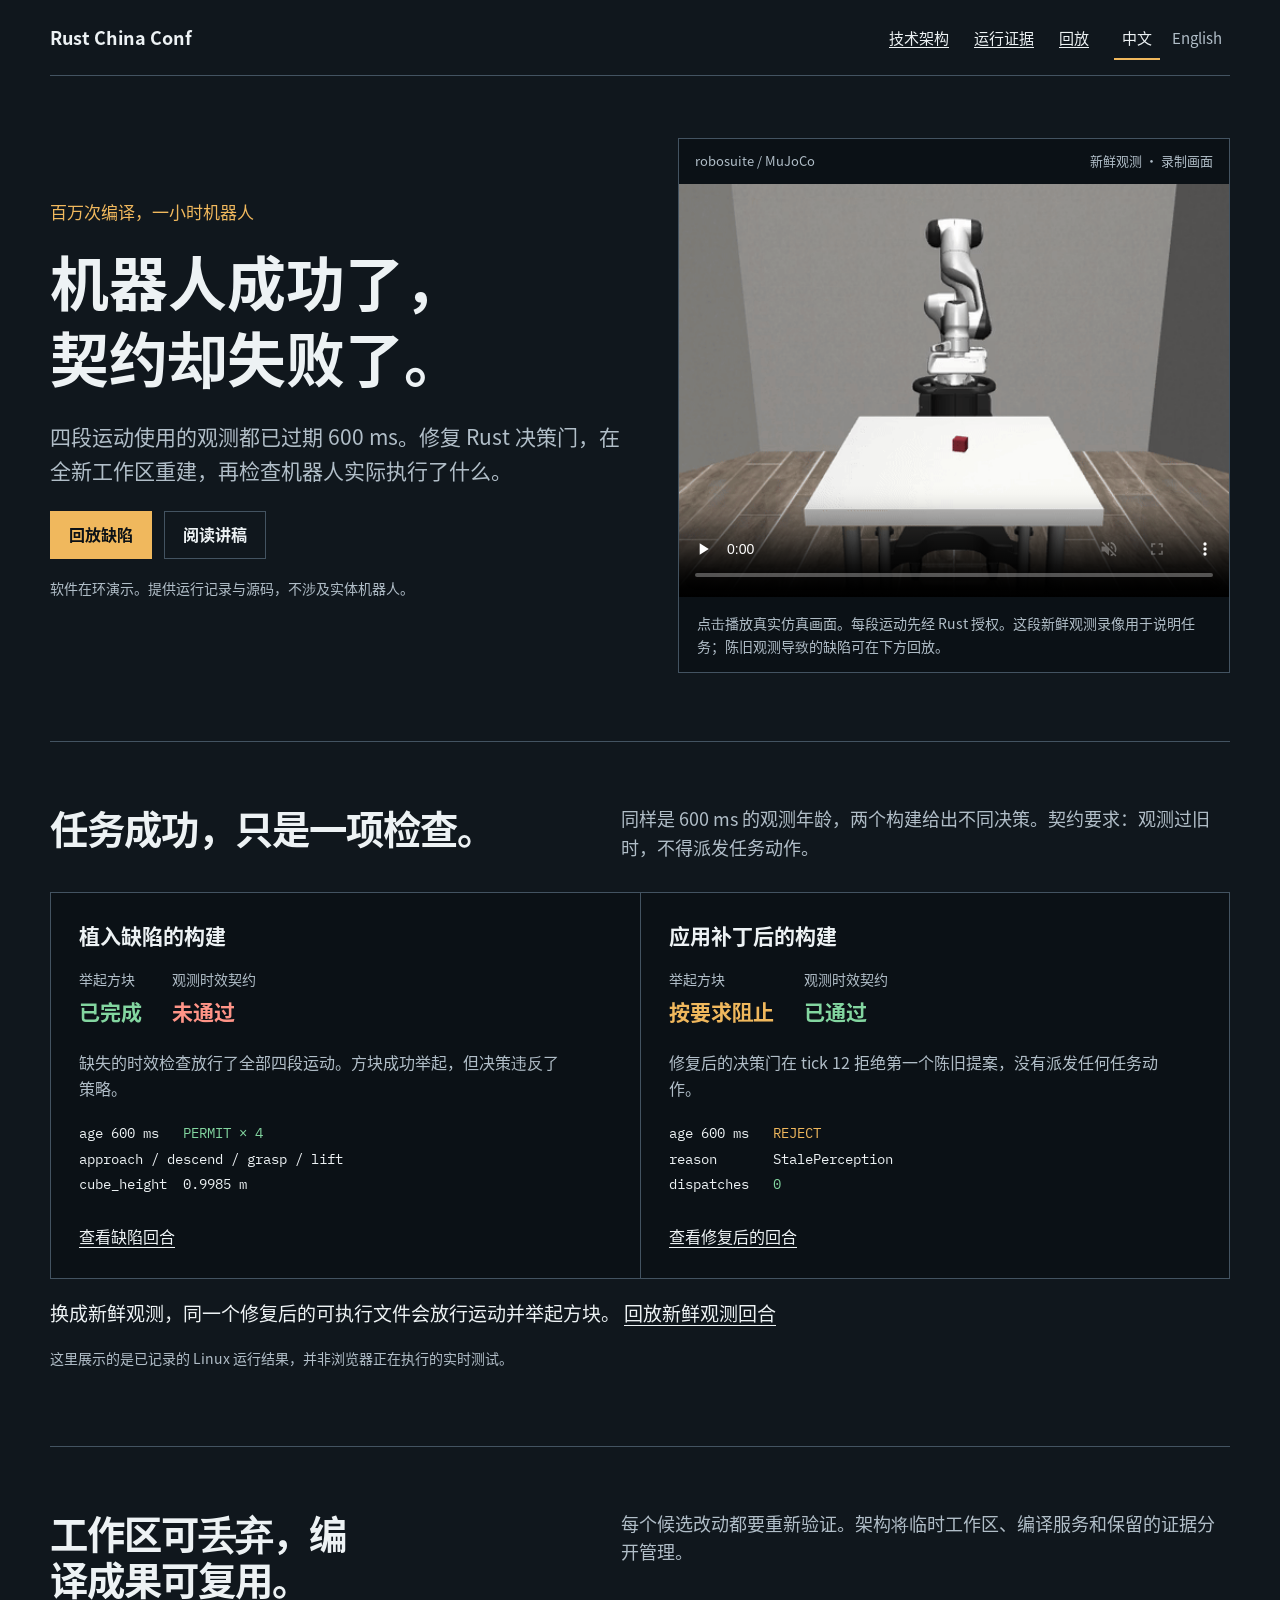
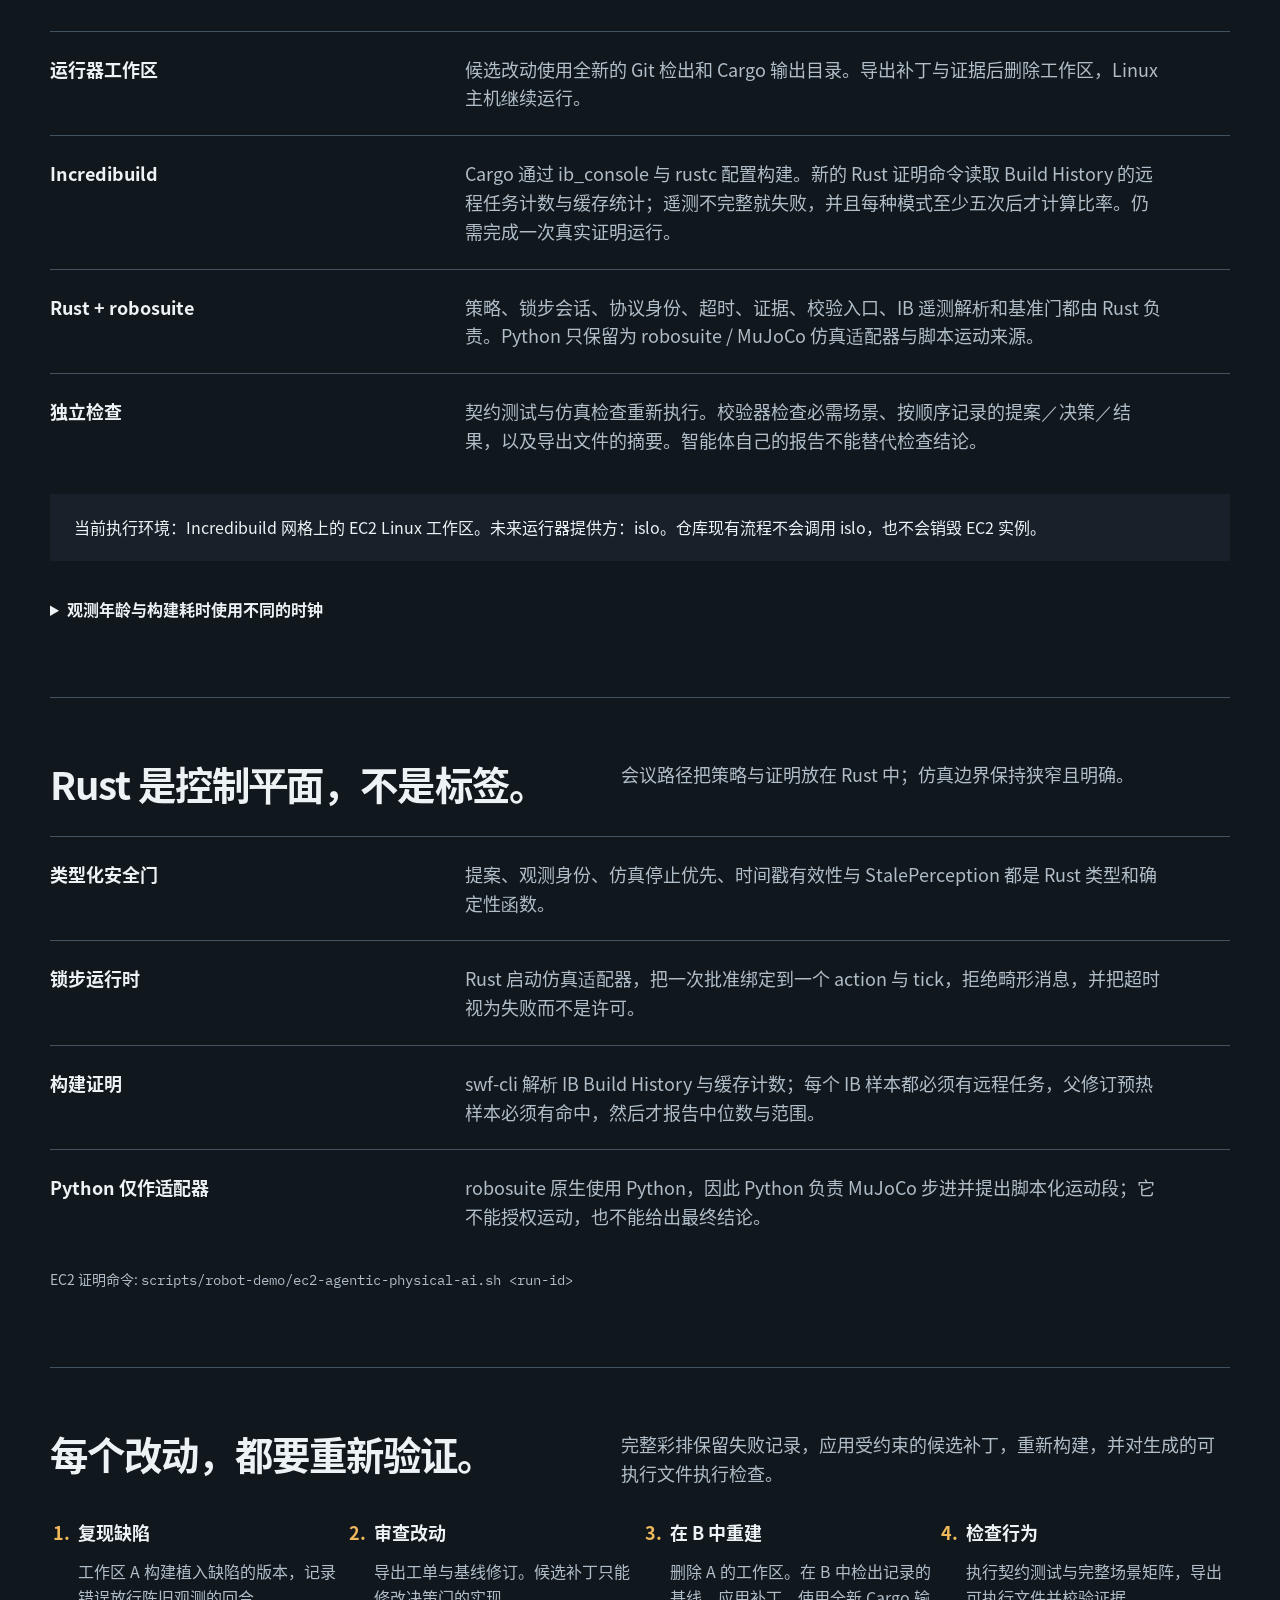
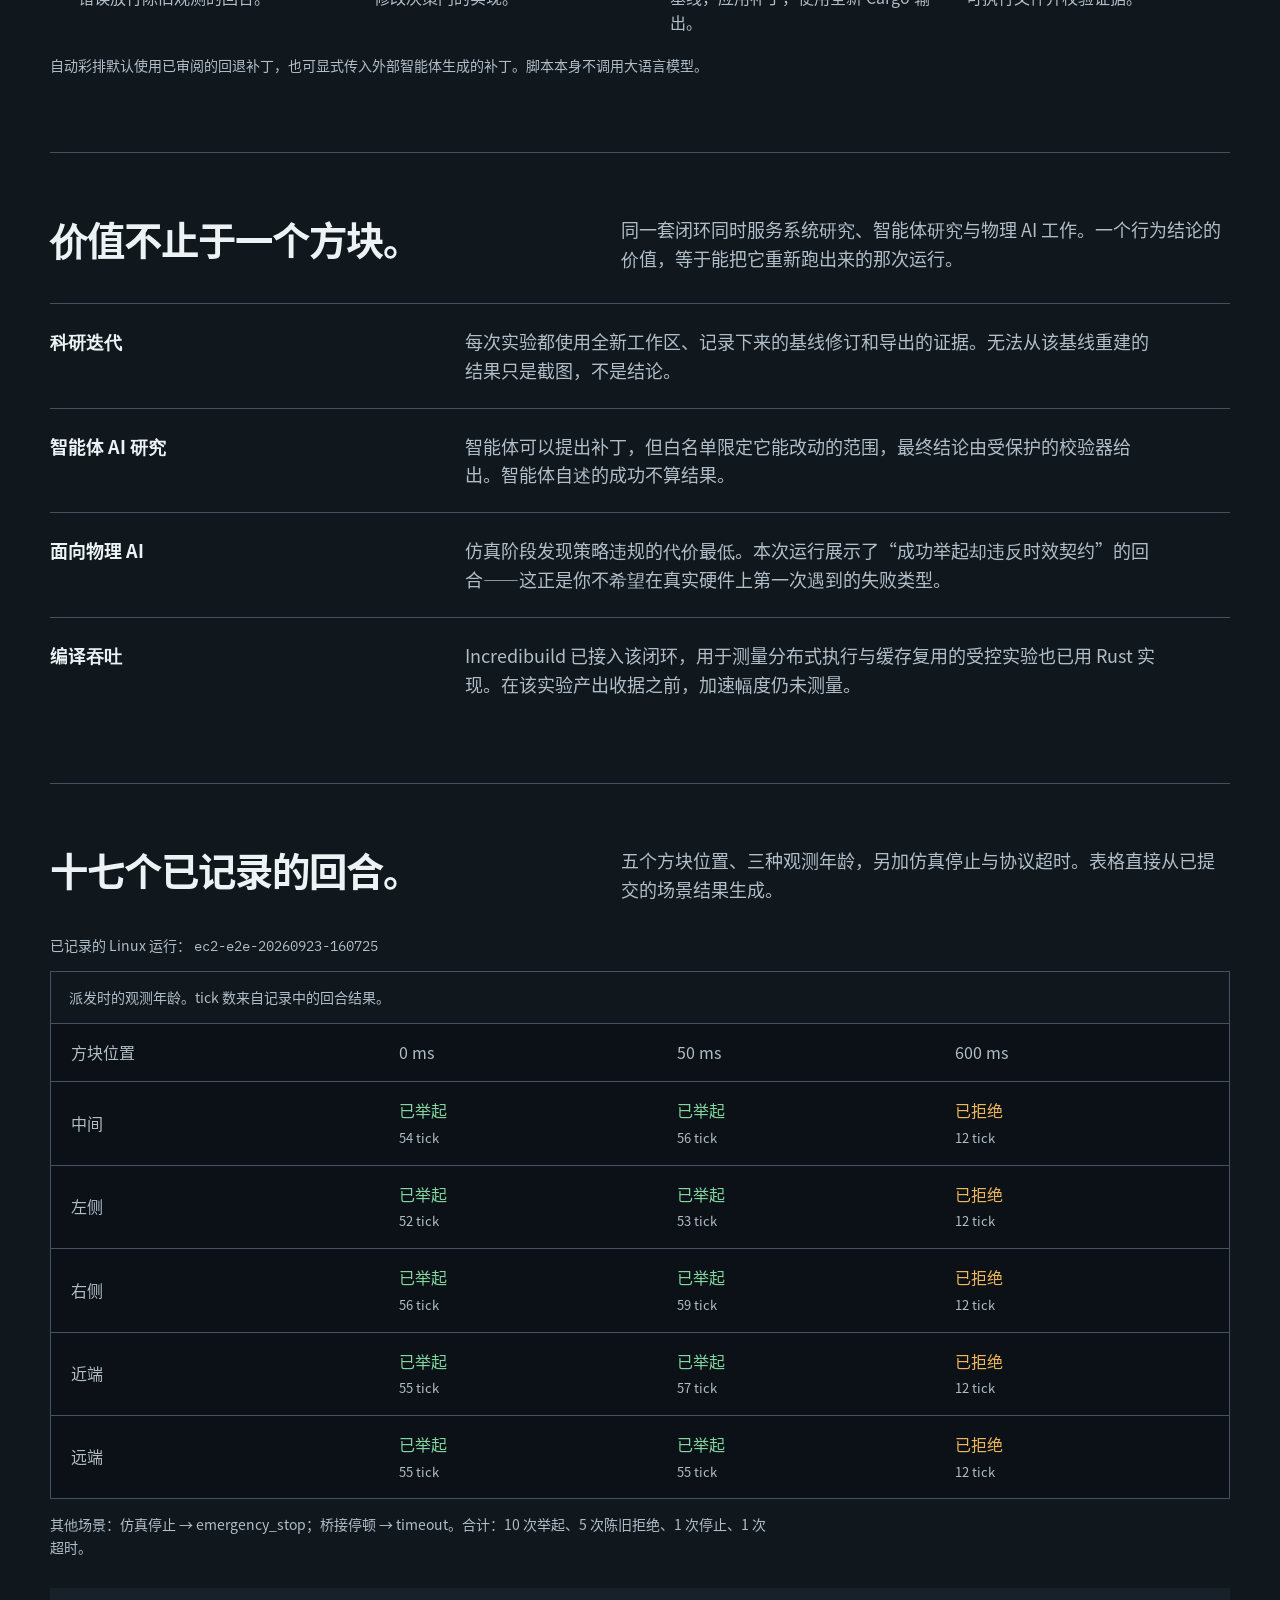
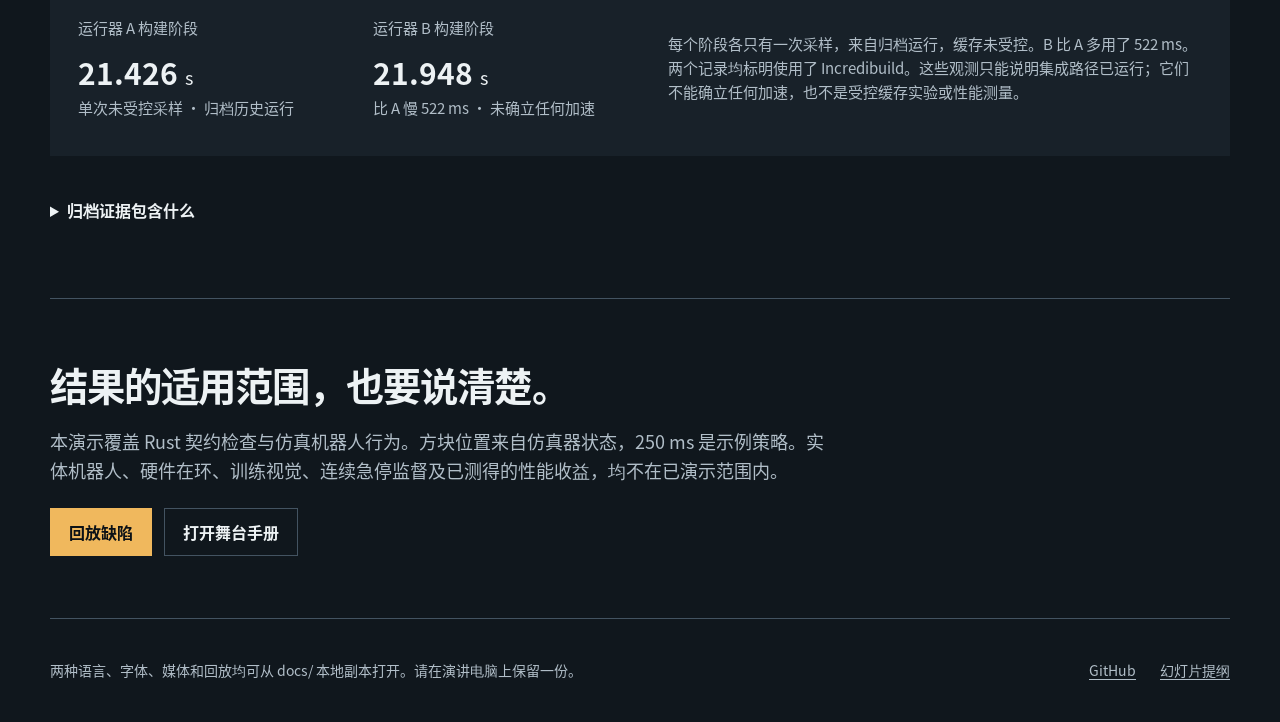
==== docs/index.html @ 2883e19a "Make the proof layer non-tautological and correct public claims The build-proof verifier accepted ca" ====
<!doctype html>
<!-- Generated by scripts/site/build.py. Edit scripts/site/landing.html and copy.json. -->
<html lang="zh-CN">
<head>
  <meta charset="utf-8">
  <meta name="viewport" content="width=device-width, initial-scale=1">
  <base href="./">
  <title>百万次编译，一小时机器人 | Rust China Conf</title>
  <meta name="description" content="机器人举起了方块，却违反了观测时效约束。查看 Rust 修复、Incredibuild 重建流程，以及记录下来的仿真证据。">
  <meta name="theme-color" content="#10171d">
  <link rel="canonical" href="https://zozo123.github.io/rust-china-conf/">
  <link rel="alternate" hreflang="zh-CN" href="https://zozo123.github.io/rust-china-conf/">
  <link rel="alternate" hreflang="en" href="https://zozo123.github.io/rust-china-conf/en/">
  <link rel="alternate" hreflang="x-default" href="https://zozo123.github.io/rust-china-conf/">
  <meta property="og:title" content="百万次编译，一小时机器人 | Rust China Conf">
  <meta property="og:description" content="机器人举起了方块，却违反了观测时效约束。查看 Rust 修复、Incredibuild 重建流程，以及记录下来的仿真证据。">
  <meta property="og:url" content="https://zozo123.github.io/rust-china-conf/">
  <meta property="og:image" content="https://zozo123.github.io/rust-china-conf/assets/robot-lift-poster.png">
  <meta property="og:image:alt" content="Panda 机械臂接近、抓取并举起方块的仿真录像。">
  <meta property="og:type" content="website">
  <link rel="stylesheet" href="assets/fonts/fonts.css">
  <link rel="stylesheet" href="assets/site.css">
</head>
<body>
  <a class="skip" href="index.html#main">跳到正文</a>
  <header class="shell">
    <nav class="nav" aria-label="主导航">
      <a class="brand" href="index.html">Rust China Conf</a>
      <a href="index.html#stack">技术架构</a>
      <a href="index.html#evidence">运行证据</a>
      <a class="nav-replay" href="demo/index.html?lang=zh&amp;play=seeded">回放</a>
      <div class="language" role="group" aria-label="语言">
        <a href="index.html" lang="zh-CN" aria-current="page">中文</a>
        <a href="en/index.html" lang="en" >English</a>
      </div>
    </nav>
  </header>
  <main id="main">
    <section class="hero shell">
      <div>
        <p class="conference-title">百万次编译，一小时机器人</p>
        <h1>机器人成功了，契约却失败了。</h1>
        <p class="lead">四段运动使用的观测都已过期 600 ms。修复 Rust 决策门，在全新工作区重建，再检查机器人实际执行了什么。</p>
        <div class="actions">
          <a class="button primary" href="demo/index.html?lang=zh&amp;play=seeded">回放缺陷</a>
          <a class="button" href="talk/talk-25min.md">阅读讲稿</a>
        </div>
        <p class="scope-line">软件在环演示。提供运行记录与源码，不涉及实体机器人。</p>
      </div>
      <figure class="film">
        <div class="film-bar"><span>robosuite / MuJoCo</span><span>新鲜观测 · 录制画面</span></div>
        <video width="512" height="384" controls muted playsinline preload="none"
               poster="assets/robot-lift-poster.png" aria-label="Panda 机械臂接近、抓取并举起方块的仿真录像。" aria-describedby="video-description">
          <source src="assets/robot-lift.mp4" type="video/mp4">
          <img src="assets/robot-lift-poster.png" width="512" height="384" alt="Panda 机械臂接近、抓取并举起方块的仿真录像。">
        </video>
        <figcaption id="video-description">点击播放真实仿真画面。每段运动先经 Rust 授权。这段新鲜观测录像用于说明任务；陈旧观测导致的缺陷可在下方回放。</figcaption>
      </figure>
    </section>

    <section class="shell section" id="behavior" aria-labelledby="behavior-title">
      <div class="section-head"><h2 id="behavior-title">任务成功，只是一项检查。</h2><p>同样是 600 ms 的观测年龄，两个构建给出不同决策。契约要求：观测过旧时，不得派发任务动作。</p></div>
      <div class="comparison">
        <article>
          <h3>植入缺陷的构建</h3>
          <dl class="verdicts"><div><dt>举起方块</dt><dd class="good">已完成</dd></div><div><dt>观测时效契约</dt><dd class="bad">未通过</dd></div></dl>
          <p>缺失的时效检查放行了全部四段运动。方块成功举起，但决策违反了策略。</p>
          <pre aria-label="植入缺陷回合的记录">age 600 ms   <span class="good">PERMIT × 4</span>
approach / descend / grasp / lift
cube_height  0.9985 m</pre>
          <a href="demo/index.html?lang=zh&amp;play=seeded">查看缺陷回合</a>
        </article>
        <article>
          <h3>应用补丁后的构建</h3>
          <dl class="verdicts"><div><dt>举起方块</dt><dd class="warn">按要求阻止</dd></div><div><dt>观测时效契约</dt><dd class="good">已通过</dd></div></dl>
          <p>修复后的决策门在 tick 12 拒绝第一个陈旧提案，没有派发任何任务动作。</p>
          <pre aria-label="修复后陈旧观测回合的记录">age 600 ms   <span class="warn">REJECT</span>
reason       StalePerception
dispatches   <span class="good">0</span></pre>
          <a href="demo/index.html?lang=zh&amp;play=stale">查看修复后的回合</a>
        </article>
      </div>
      <p class="payoff">换成新鲜观测，同一个修复后的可执行文件会放行运动并举起方块。 <a href="demo/index.html?lang=zh&amp;play=fresh">回放新鲜观测回合</a></p>
      <p class="note">这里展示的是已记录的 Linux 运行结果，并非浏览器正在执行的实时测试。</p>
    </section>

    <section class="shell section" id="stack" aria-labelledby="stack-title">
      <div class="section-head"><h2 id="stack-title">工作区可丢弃，编译成果可复用。</h2><p>每个候选改动都要重新验证。架构将临时工作区、编译服务和保留的证据分开管理。</p></div>
      <dl class="stack">
        <div><dt>运行器工作区</dt><dd>候选改动使用全新的 Git 检出和 Cargo 输出目录。导出补丁与证据后删除工作区，Linux 主机继续运行。</dd></div>
        <div><dt>Incredibuild</dt><dd>Cargo 通过 ib_console 与 rustc 配置构建。新的 Rust 证明命令读取 Build History 的远程任务计数与缓存统计；遥测不完整就失败，并且每种模式至少五次后才计算比率。仍需完成一次真实证明运行。</dd></div>
        <div><dt>Rust + robosuite</dt><dd>策略、锁步会话、协议身份、超时、证据、校验入口、IB 遥测解析和基准门都由 Rust 负责。Python 只保留为 robosuite / MuJoCo 仿真适配器与脚本运动来源。</dd></div>
        <div><dt>独立检查</dt><dd>契约测试与仿真检查重新执行。校验器检查必需场景、按顺序记录的提案／决策／结果，以及导出文件的摘要。智能体自己的报告不能替代检查结论。</dd></div>
      </dl>
      <p class="provider">当前执行环境：Incredibuild 网格上的 EC2 Linux 工作区。未来运行器提供方：islo。仓库现有流程不会调用 islo，也不会销毁 EC2 实例。</p>
      <details><summary>观测年龄与构建耗时使用不同的时钟</summary><p>观测年龄等于仿真时间减去采集时间。桥接程序以 20 Hz 推进仿真，在每段运动前请求授权；一段运动可能包含多个控制步。构建耗时与协议超时使用墙上时间。本演示不提供逐控制步的连续监督。</p></details>
    </section>

    <section class="shell section" id="rust" aria-labelledby="rust-title">
      <div class="section-head"><h2 id="rust-title">Rust 是控制平面，不是标签。</h2><p>会议路径把策略与证明放在 Rust 中；仿真边界保持狭窄且明确。</p></div>
      <dl class="stack">
        <div><dt>类型化安全门</dt><dd>提案、观测身份、仿真停止优先、时间戳有效性与 StalePerception 都是 Rust 类型和确定性函数。</dd></div>
        <div><dt>锁步运行时</dt><dd>Rust 启动仿真适配器，把一次批准绑定到一个 action 与 tick，拒绝畸形消息，并把超时视为失败而不是许可。</dd></div>
        <div><dt>构建证明</dt><dd>swf-cli 解析 IB Build History 与缓存计数；每个 IB 样本都必须有远程任务，父修订预热样本必须有命中，然后才报告中位数与范围。</dd></div>
        <div><dt>Python 仅作适配器</dt><dd>robosuite 原生使用 Python，因此 Python 负责 MuJoCo 步进并提出脚本化运动段；它不能授权运动，也不能给出最终结论。</dd></div>
      </dl>
      <p class="run-label"><span>EC2 证明命令:</span>
        <code>scripts/robot-demo/ec2-agentic-physical-ai.sh &lt;run-id&gt;</code>
      </p>
    </section>

    <section class="shell section" id="loop" aria-labelledby="loop-title">
      <div class="section-head"><h2 id="loop-title">每个改动，都要重新验证。</h2><p>完整彩排保留失败记录，应用受约束的候选补丁，重新构建，并对生成的可执行文件执行检查。</p></div>
      <ol class="steps">
        <li><h3>复现缺陷</h3><p>工作区 A 构建植入缺陷的版本，记录错误放行陈旧观测的回合。</p></li>
        <li><h3>审查改动</h3><p>导出工单与基线修订。候选补丁只能修改决策门的实现。</p></li>
        <li><h3>在 B 中重建</h3><p>删除 A 的工作区。在 B 中检出记录的基线，应用补丁，使用全新 Cargo 输出。</p></li>
        <li><h3>检查行为</h3><p>执行契约测试与完整场景矩阵，导出可执行文件并校验证据。</p></li>
      </ol>
      <p class="note">自动彩排默认使用已审阅的回退补丁，也可显式传入外部智能体生成的补丁。脚本本身不调用大语言模型。</p>
    </section>

    <section class="shell section" id="value" aria-labelledby="value-title">
      <div class="section-head"><h2 id="value-title">价值不止于一个方块。</h2><p>同一套闭环同时服务系统研究、智能体研究与物理 AI 工作。一个行为结论的价值，等于能把它重新跑出来的那次运行。</p></div>
      <dl class="stack">
        <div><dt>科研迭代</dt><dd>每次实验都使用全新工作区、记录下来的基线修订和导出的证据。无法从该基线重建的结果只是截图，不是结论。</dd></div>
        <div><dt>智能体 AI 研究</dt><dd>智能体可以提出补丁，但白名单限定它能改动的范围，最终结论由受保护的校验器给出。智能体自述的成功不算结果。</dd></div>
        <div><dt>面向物理 AI</dt><dd>仿真阶段发现策略违规的代价最低。本次运行展示了“成功举起却违反时效契约”的回合——这正是你不希望在真实硬件上第一次遇到的失败类型。</dd></div>
        <div><dt>编译吞吐</dt><dd>Incredibuild 已接入该闭环，用于测量分布式执行与缓存复用的受控实验也已用 Rust 实现。在该实验产出收据之前，加速幅度仍未测量。</dd></div>
      </dl>
    </section>

    <section class="shell section" id="evidence" aria-labelledby="evidence-title">
      <div class="section-head"><h2 id="evidence-title">十七个已记录的回合。</h2><p>五个方块位置、三种观测年龄，另加仿真停止与协议超时。表格直接从已提交的场景结果生成。</p></div>
      <p class="run-label"><span>已记录的 Linux 运行：</span> <code>ec2-e2e-20260923-160725</code></p>
      <div class="table-scroll" role="region" aria-label="已记录的场景结果；可横向滚动查看全部观测年龄" tabindex="0">
        <table>
          <caption>派发时的观测年龄。tick 数来自记录中的回合结果。</caption>
          <thead><tr><th scope="col">方块位置</th><th scope="col">0 ms</th><th scope="col">50 ms</th><th scope="col">600 ms</th></tr></thead>
          <tbody><tr><th scope="row">中间</th><td class="good">已举起<small>54 tick</small></td><td class="good">已举起<small>56 tick</small></td><td class="warn">已拒绝<small>12 tick</small></td></tr>
<tr><th scope="row">左侧</th><td class="good">已举起<small>52 tick</small></td><td class="good">已举起<small>53 tick</small></td><td class="warn">已拒绝<small>12 tick</small></td></tr>
<tr><th scope="row">右侧</th><td class="good">已举起<small>56 tick</small></td><td class="good">已举起<small>59 tick</small></td><td class="warn">已拒绝<small>12 tick</small></td></tr>
<tr><th scope="row">近端</th><td class="good">已举起<small>55 tick</small></td><td class="good">已举起<small>57 tick</small></td><td class="warn">已拒绝<small>12 tick</small></td></tr>
<tr><th scope="row">远端</th><td class="good">已举起<small>55 tick</small></td><td class="good">已举起<small>55 tick</small></td><td class="warn">已拒绝<small>12 tick</small></td></tr></tbody>
        </table>
      </div>
      <p class="note">其他场景：仿真停止 → emergency_stop；桥接停顿 → timeout。合计：10 次举起、5 次陈旧拒绝、1 次停止、1 次超时。</p>
      <div class="measurements">
        <div><p>运行器 A 构建阶段</p><strong>21.426 <small>s</small></strong><p class="warn">单次未受控采样 · 归档历史运行</p></div>
        <div><p>运行器 B 构建阶段</p><strong>21.948 <small>s</small></strong><p class="warn">比 A 慢 522 ms · 未确立任何加速</p></div>
        <p>每个阶段各只有一次采样，来自归档运行，缓存未受控。B 比 A 多用了 522 ms。两个记录均标明使用了 Incredibuild。这些观测只能说明集成路径已运行；它们不能确立任何加速，也不是受控缓存实验或性能测量。</p>
      </div>
      <details><summary>归档证据包含什么</summary><p>历史运行在原校验器下报告了 10/10 项 Rust 决策门测试与 88/88 项检查。这些数字属于当时的修订，不代表当前加强后的测试套件。仓库保留轨迹、清单、构建计时和可执行文件摘要；没有提交可执行文件本体，因此仅克隆仓库无法重新核对该历史二进制。新彩排会导出自己的可核验产物。</p><p><a href="examples/README.md">阅读证据说明</a> · <a href="https://github.com/zozo123/rust-china-conf/tree/main/docs/examples">查看原始记录</a></p></details>
    </section>

    <section class="shell section scope" aria-labelledby="scope-title">
      <h2 id="scope-title">结果的适用范围，也要说清楚。</h2>
      <p>本演示覆盖 Rust 契约检查与仿真机器人行为。方块位置来自仿真器状态，250 ms 是示例策略。实体机器人、硬件在环、训练视觉、连续急停监督及已测得的性能收益，均不在已演示范围内。</p>
      <div class="actions"><a class="button primary" href="demo/index.html?lang=zh&amp;play=seeded">回放缺陷</a><a class="button" href="talk/runbook-6min.md">打开舞台手册</a></div>
    </section>
  </main>
  <footer class="shell"><p>两种语言、字体、媒体和回放均可从 docs/ 本地副本打开。请在演讲电脑上保留一份。</p><a href="https://github.com/zozo123/rust-china-conf">GitHub</a><a href="talk/slides.md">幻灯片提纲</a></footer>
  <script>
    // Compatibility for existing shared ?lang= links. Both editions also work without JS.
    (function () {
      var requested = new URLSearchParams(location.search).get('lang');
      if ((requested === 'en' || requested === 'zh') && requested !== 'zh') {
        var target = new URL(requested === 'en' ? 'en/index.html' : 'index.html', document.baseURI);
        target.hash = location.hash;
        location.replace(target.href);
      }
    })();
  </script>
</body>
</html>
---- docs/assets/fonts/fonts.css ----
@font-face {
  font-family: "Noto Sans SC";
  font-style: normal;
  font-weight: 400;
  font-display: swap;
  src: url("NotoSansSC-400.woff2") format("woff2");
}
@font-face {
  font-family: "Noto Sans SC";
  font-style: normal;
  font-weight: 700;
  font-display: swap;
  src: url("NotoSansSC-700.woff2") format("woff2");
}
@font-face {
  font-family: "IBM Plex Mono";
  font-style: normal;
  font-weight: 400;
  font-display: swap;
  src: url("IBMPlexMono-400.woff2") format("woff2");
}
@font-face {
  font-family: "IBM Plex Mono";
  font-style: normal;
  font-weight: 500;
  font-display: swap;
  src: url("IBMPlexMono-500.woff2") format("woff2");
}
---- docs/assets/site.css ----
:root{color-scheme:dark;--bg:#10171d;--surface:#182129;--well:#0b1116;--line:#435361;--text:#edf2f4;--muted:#b1bec8;--amber:#f0b85d;--green:#83d6a0;--red:#ff9487}
*{box-sizing:border-box}html{scroll-behavior:smooth}body{margin:0;background:var(--bg);color:var(--text);font:18px/1.6 "Noto Sans SC","PingFang SC","Microsoft YaHei",system-ui,sans-serif;-webkit-font-smoothing:antialiased}html[lang=en] body{font-family:system-ui,sans-serif}a{color:inherit;text-underline-offset:.22em;text-decoration-thickness:1px}a:hover{color:var(--amber)}a,button,summary{touch-action:manipulation}a:focus-visible,summary:focus-visible,[tabindex]:focus-visible,video:focus-visible{outline:3px solid var(--amber);outline-offset:5px}.shell{width:min(1180px,calc(100% - 64px));margin-inline:auto}.skip{position:absolute;top:12px;left:12px;transform:translateY(-180%);padding:10px 16px;background:var(--amber);color:var(--well);z-index:10}.skip:focus{transform:none}.nav{display:flex;align-items:center;gap:25px;min-height:76px;border-bottom:1px solid var(--line);font-size:15px}.brand{font-size:18px;font-weight:700;margin-right:auto;text-decoration:none}.language{display:flex;gap:4px}.language a{padding:10px 8px;color:var(--muted);text-decoration:none}.language [aria-current]{color:var(--text);box-shadow:inset 0 -2px var(--amber)}.hero{display:grid;grid-template-columns:1.05fr 1fr;gap:48px;align-items:center;padding-block:62px 68px}.hero>*{min-width:0}.conference-title{font-size:17px;color:var(--amber);margin:0 0 18px}h1{font-size:clamp(40px,4.6vw,62px);line-height:1.1;letter-spacing:-.035em;margin:0;text-wrap:balance}html[lang=zh-CN] h1{line-height:1.3;letter-spacing:0}.lead{font-size:21px;line-height:1.6;color:var(--muted);margin:24px 0;max-width:48ch}.actions{display:flex;gap:12px;flex-wrap:wrap;margin-top:24px}.button{display:inline-flex;align-items:center;justify-content:center;min-height:48px;padding:10px 18px;border:1px solid var(--line);font-weight:600;text-decoration:none;font-size:16px}.button:hover{border-color:var(--amber)}.primary{background:var(--amber);border-color:var(--amber);color:var(--well)}.primary:hover{background:#ffcb7f;color:var(--well)}.scope-line{color:var(--muted);font-size:14px;max-width:60ch;margin-top:18px}.film{margin:0;border:1px solid var(--line);background:var(--well)}.film-bar{display:flex;justify-content:space-between;gap:12px;flex-wrap:wrap;padding:12px 16px;color:var(--muted);font-size:13px}.film video,.film img{display:block;width:100%;height:auto;aspect-ratio:4/3}.film figcaption{padding:15px 18px;font-size:14px;color:var(--muted);border-top:1px solid var(--line)}.section{padding-block:62px;border-top:1px solid var(--line);scroll-margin-top:20px}.section-head{display:grid;grid-template-columns:1fr 1.2fr;gap:64px;margin-bottom:30px;align-items:start}h2{font-size:clamp(28px,3vw,40px);line-height:1.2;letter-spacing:-.025em;margin:0;text-wrap:balance}h3{font-size:21px;line-height:1.4;margin:0 0 14px}.section-head p{margin:0;color:var(--muted);max-width:64ch}.comparison{display:grid;grid-template-columns:1fr 1fr;border:1px solid var(--line);background:var(--well)}.comparison article{padding:28px;min-width:0}.comparison article+article{border-left:1px solid var(--line)}.comparison p{color:var(--muted);font-size:16px;max-width:55ch}.comparison a{font-size:16px}.verdicts{display:flex;gap:30px;margin:18px 0}.verdicts dt{font-size:14px;color:var(--muted)}.verdicts dd{margin:4px 0;font-weight:700;font-size:21px}.good{color:var(--green)}.bad{color:var(--red)}.warn{color:var(--amber)}pre,code{font-family:"IBM Plex Mono",ui-monospace,monospace;font-variant-numeric:tabular-nums}pre{font-size:14px;line-height:1.8;white-space:pre-wrap;overflow-wrap:anywhere;margin:20px 0 24px}.payoff{font-size:19px;max-width:85ch}.note{color:var(--muted);font-size:14px;max-width:90ch}.stack{margin:0}.stack>div{display:grid;grid-template-columns:1fr 2fr;gap:32px;padding:23px 0;border-top:1px solid var(--line)}.stack dt{font-weight:650}.stack dd{margin:0;color:var(--muted);max-width:70ch}.provider{padding:20px 24px;background:var(--surface);font-size:16px;line-height:1.7}.steps{display:grid;grid-template-columns:repeat(4,1fr);gap:28px;padding-left:24px}.steps li{padding-left:4px}.steps li::marker{color:var(--amber);font-weight:700}.steps p{color:var(--muted);font-size:16px;margin:0}.steps h3{font-size:18px}.run-label{font-size:14px;color:var(--muted)}.run-label code{overflow-wrap:anywhere}.table-scroll{overflow-x:auto;max-width:100%;border:1px solid var(--line)}table{width:100%;min-width:510px;border-collapse:collapse;font-size:16px;font-variant-numeric:tabular-nums;background:var(--well)}caption{text-align:left;padding:14px 18px;color:var(--muted);font-size:14px}th,td{text-align:left;padding:16px 20px;border-top:1px solid var(--line)}th{font-weight:500;color:var(--muted)}td small{display:block;font-size:13px;color:var(--muted);margin-top:4px}.measurements{display:grid;grid-template-columns:1fr 1fr 2fr;gap:28px;align-items:center;margin:30px 0;padding:28px;background:var(--surface)}.measurements p{font-size:15px;color:var(--muted);margin:0 0 8px}.measurements strong{font-size:30px;font-variant-numeric:tabular-nums;white-space:nowrap}.measurements strong small{font-size:18px;font-weight:400}details{margin:24px 0 0;font-size:16px}summary{cursor:pointer;padding:12px 0;font-weight:600}details p{max-width:85ch;color:var(--muted)}.scope p{max-width:78ch;color:var(--muted);margin:20px 0}footer{display:flex;align-items:center;gap:24px;border-top:1px solid var(--line);padding-block:26px;font-size:14px;color:var(--muted)}footer p{margin-right:auto;max-width:76ch}footer a{flex-shrink:0}
@media(max-width:900px){.nav{gap:14px}.nav>a:not(.brand):not(.nav-replay){display:none}.hero{gap:28px}.section-head{gap:28px}.steps{grid-template-columns:repeat(2,1fr)}.measurements{grid-template-columns:1fr 1fr}.measurements>p{grid-column:1/-1}}
@media(max-width:700px){.shell{width:calc(100% - 36px)}.nav{flex-wrap:wrap;gap:4px 14px;padding-block:12px}.nav-replay{font-size:14px}.language{margin-left:auto}.brand{font-size:16px}.hero{grid-template-columns:1fr;padding-block:36px 42px;gap:30px}h1{font-size:42px}.lead{font-size:19px}.section{padding-block:40px}.section-head{grid-template-columns:1fr;gap:18px}.comparison{grid-template-columns:1fr}.comparison article{padding:22px}.comparison article+article{border-left:0;border-top:1px solid var(--line)}.stack>div{grid-template-columns:1fr;gap:8px}.verdicts{gap:24px}.measurements{padding:22px;gap:20px}.measurements strong{font-size:27px}footer{flex-wrap:wrap;gap:16px}footer p{flex-basis:100%;margin:0}.film-bar{font-size:12px}}
@media(max-width:380px){.nav-replay{display:none}.steps{grid-template-columns:1fr}.button{font-size:15px}.verdicts{gap:16px}}
@media(prefers-reduced-motion:reduce){html{scroll-behavior:auto}}
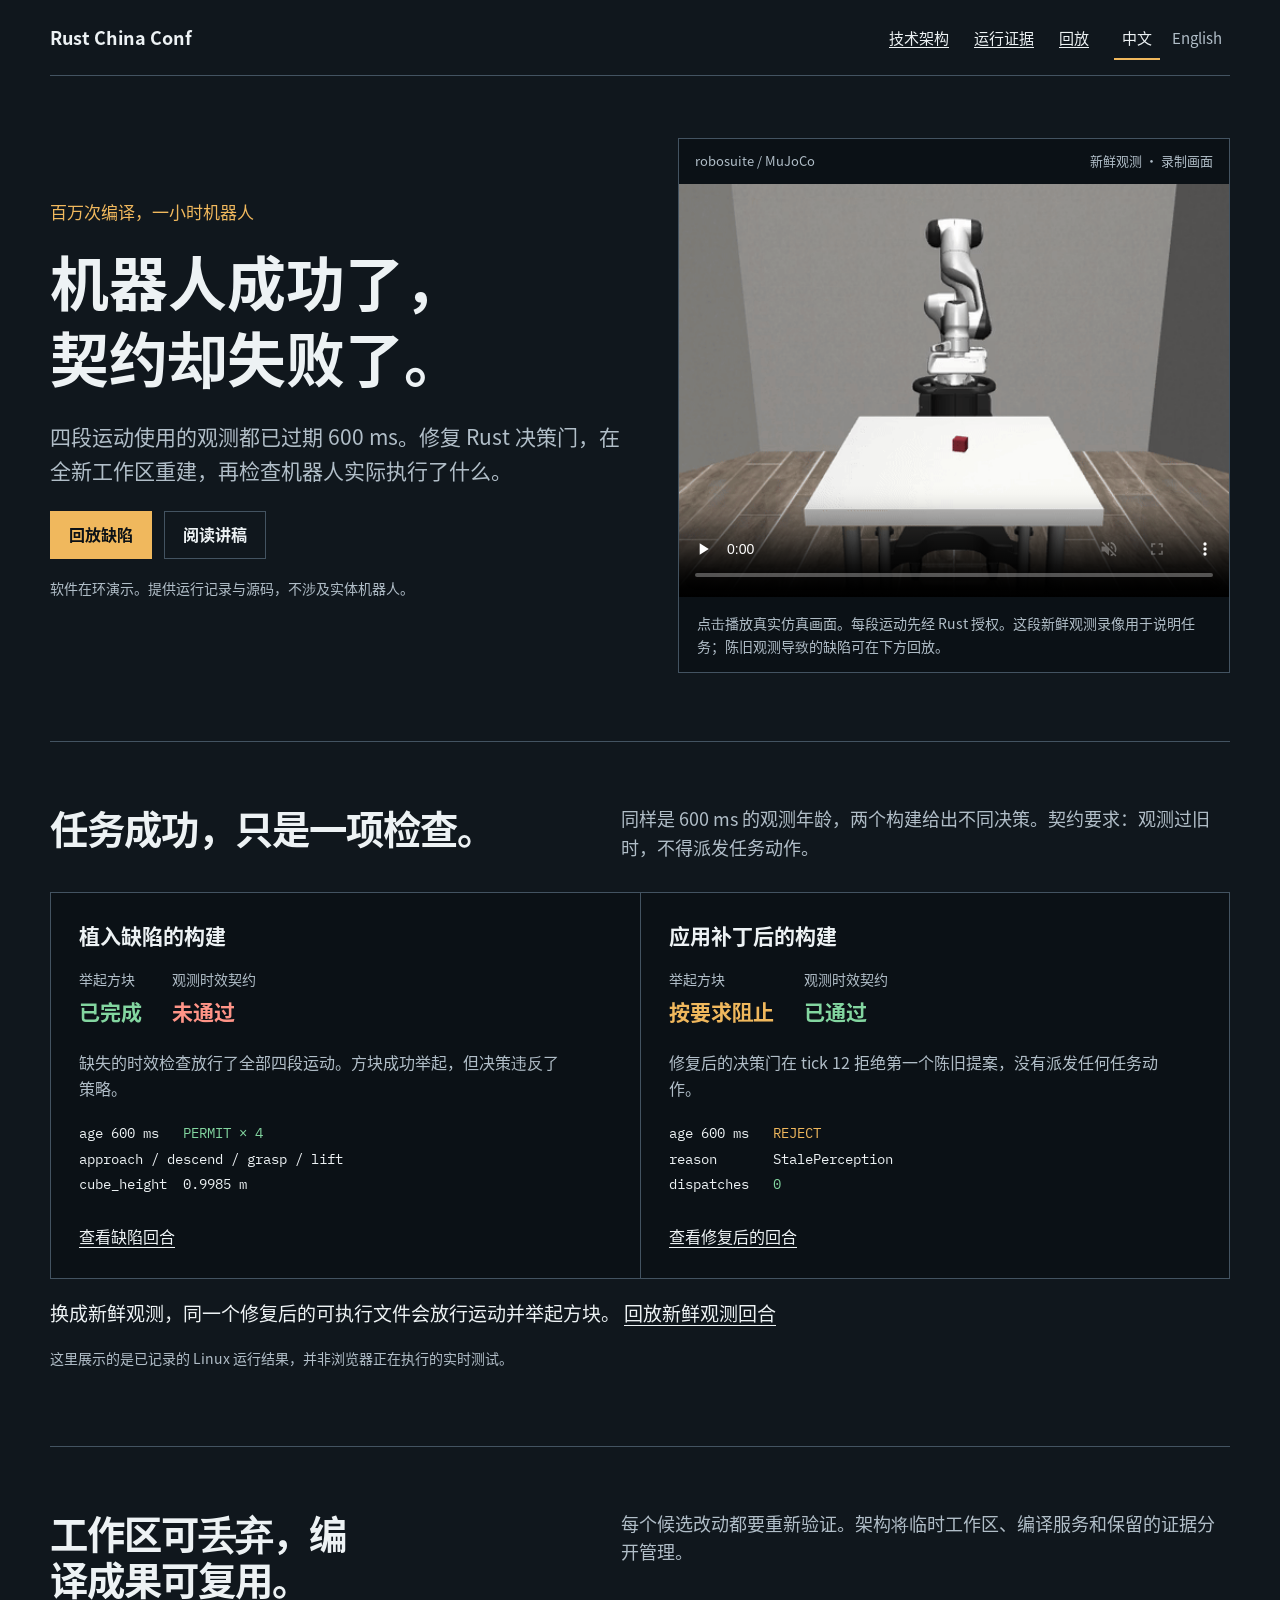
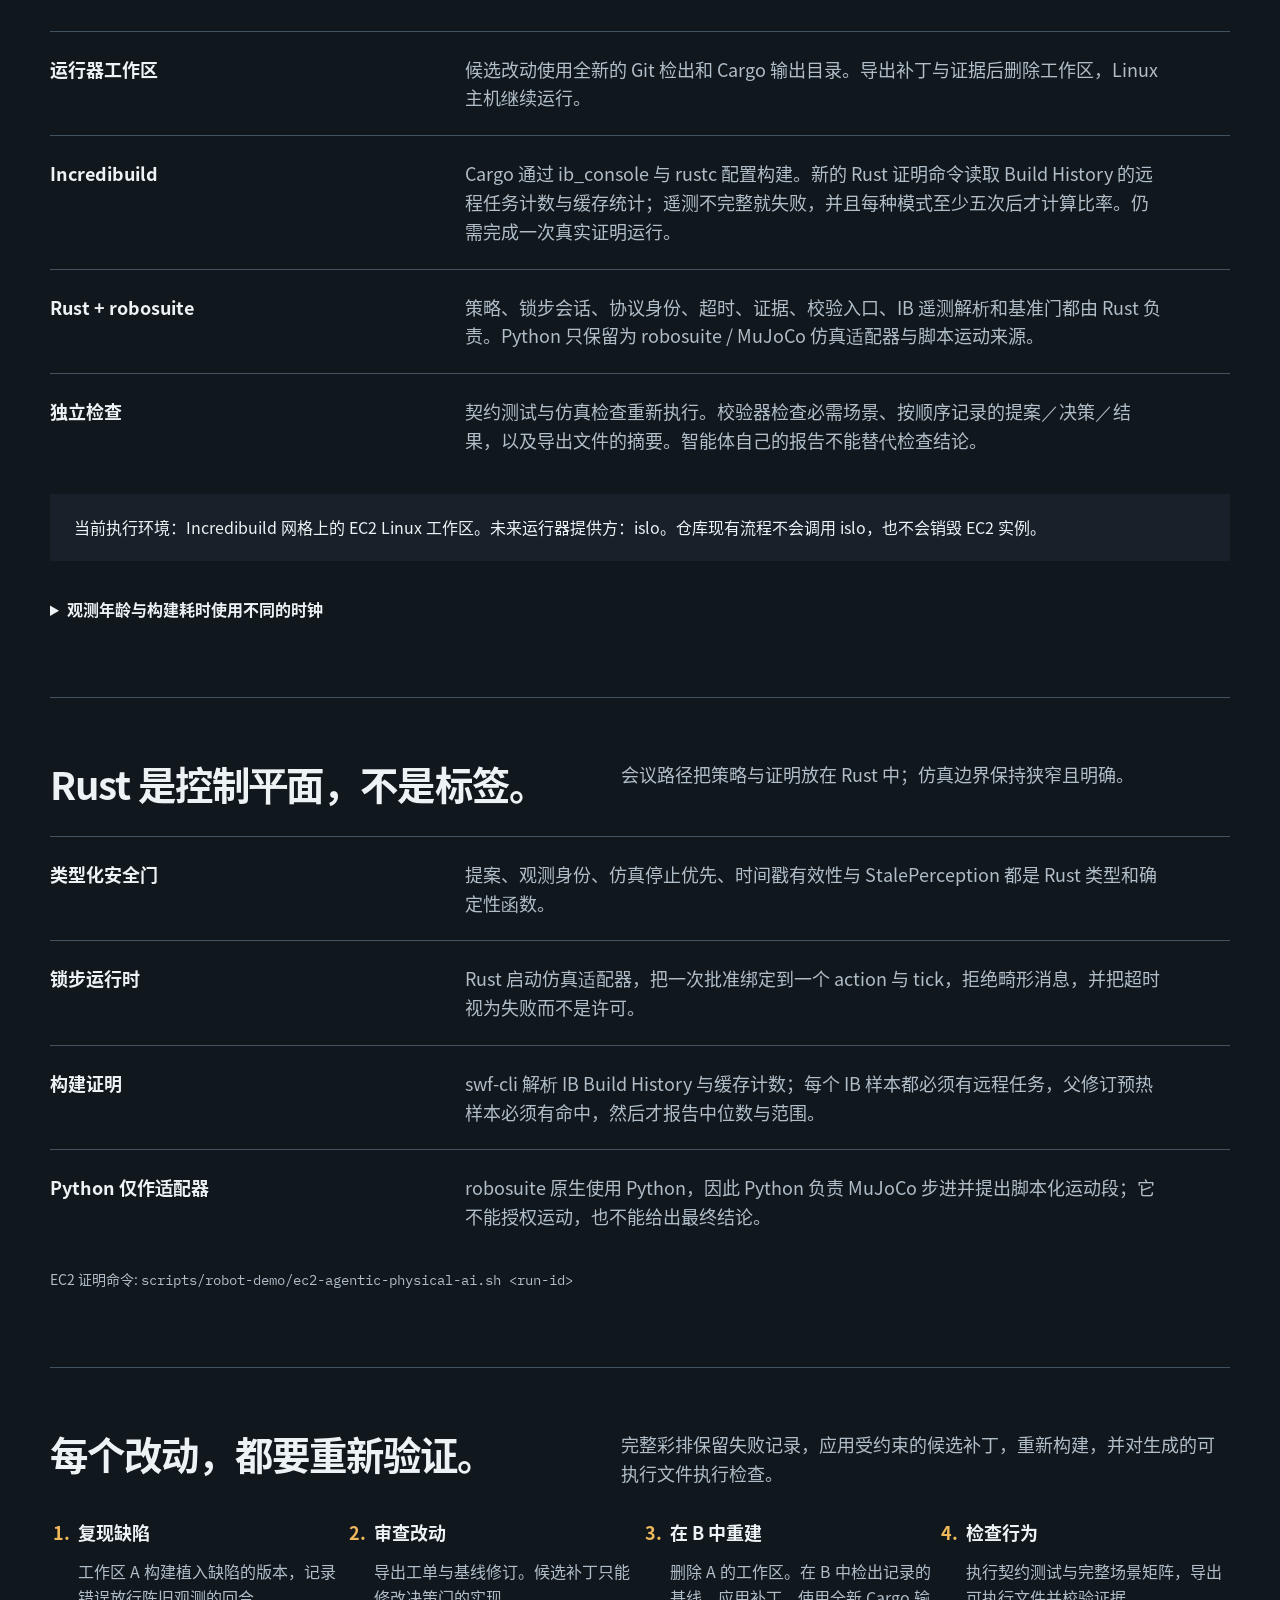
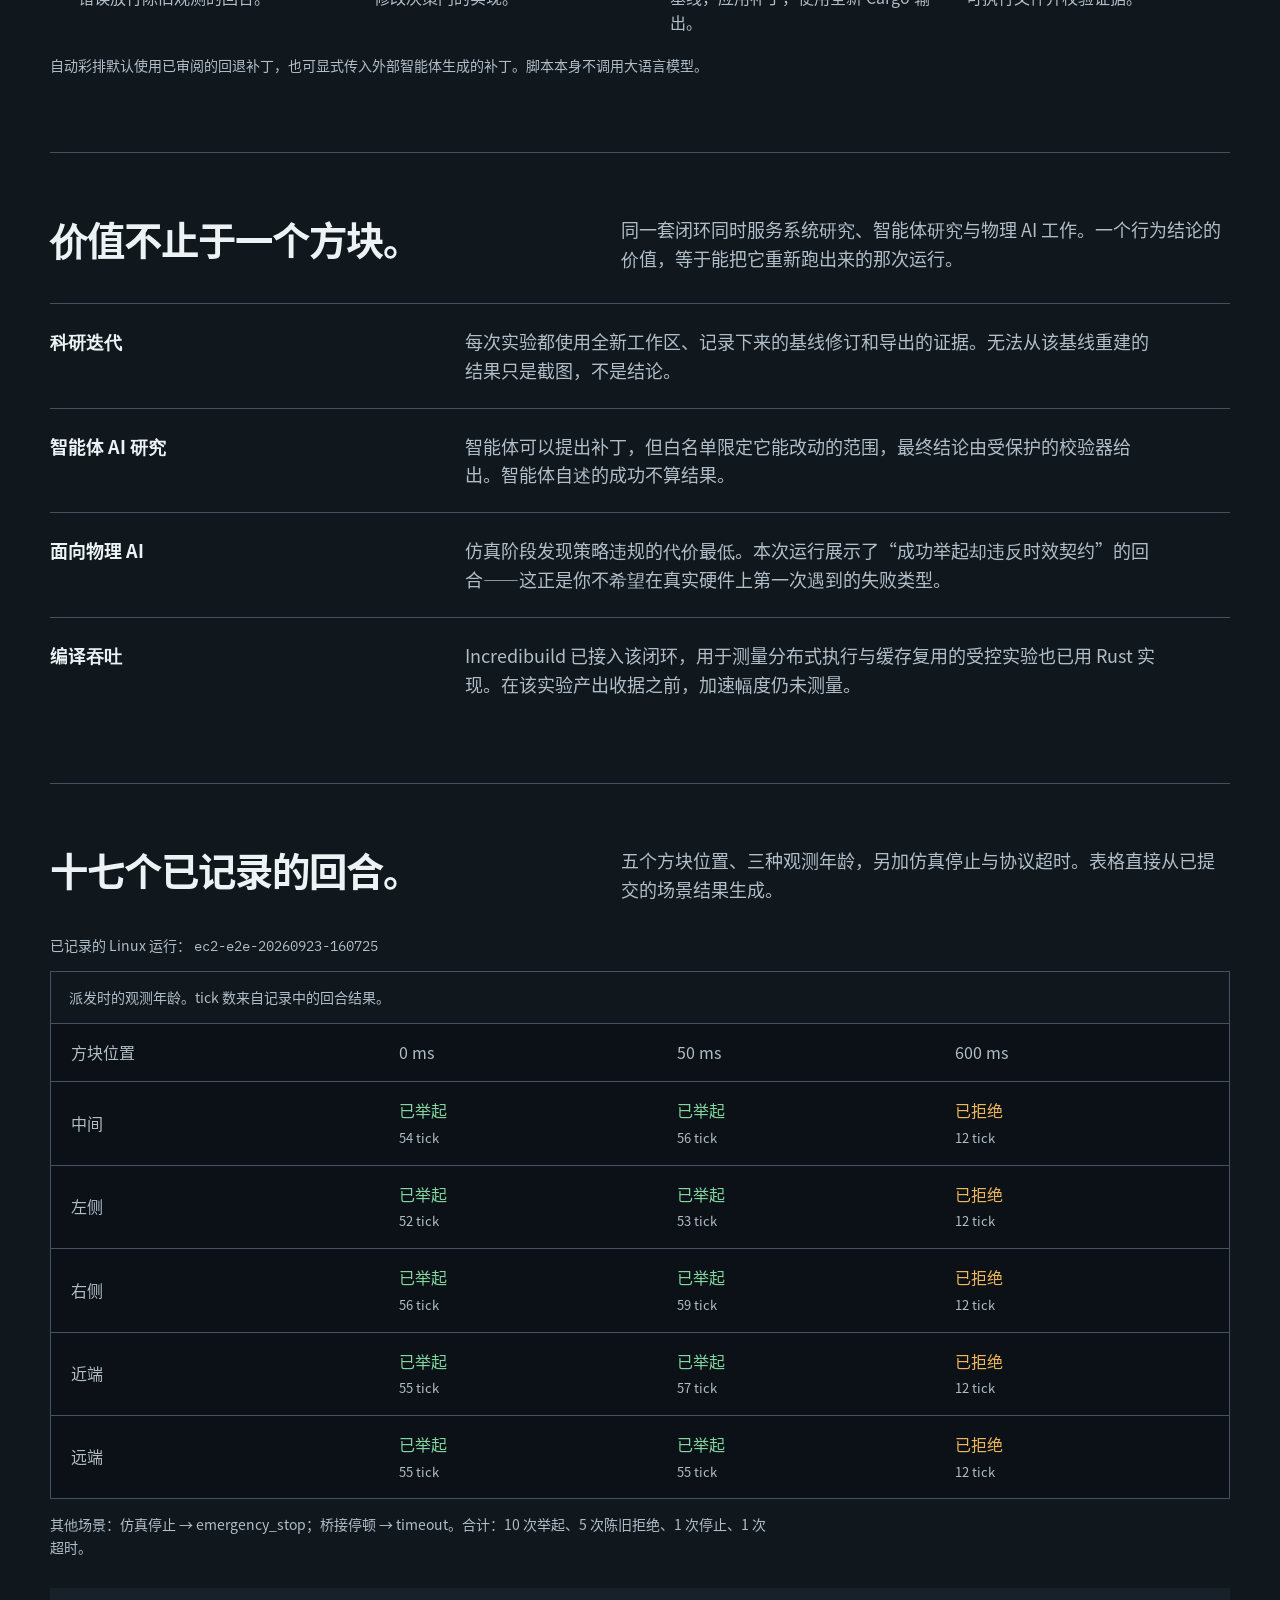
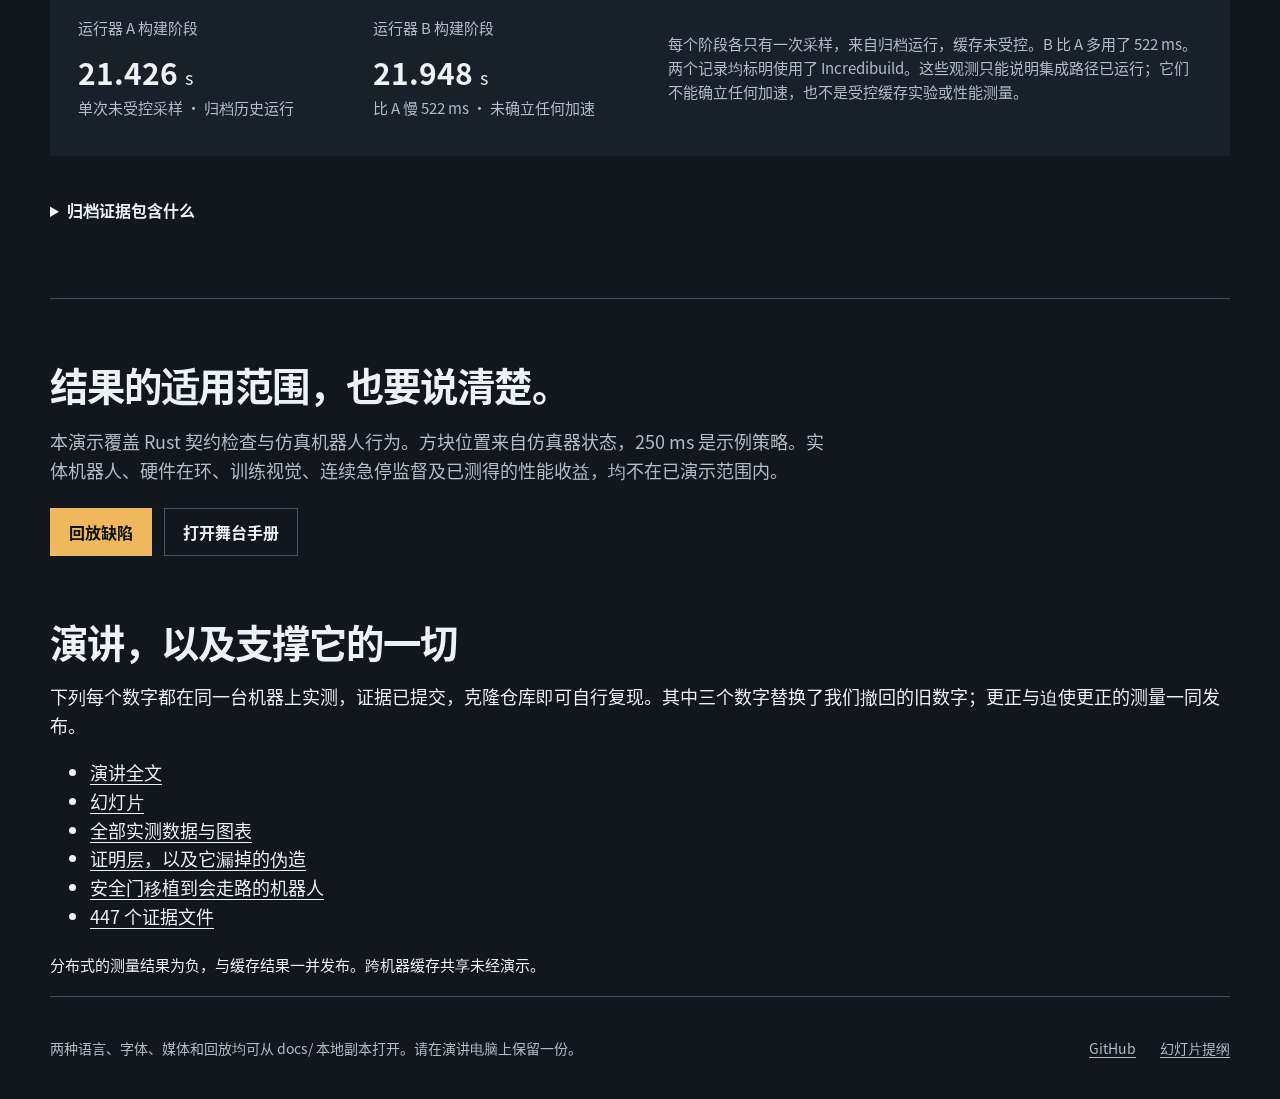
==== commit 8f03a3d0: "Make the site reach the work: a rendered results page and links to it docs/ carries .nojekyll, so ev" ====
--- a/docs/index.html
+++ b/docs/index.html
@@ -158,6 +158,19 @@
       <p>本演示覆盖 Rust 契约检查与仿真机器人行为。方块位置来自仿真器状态，250 ms 是示例策略。实体机器人、硬件在环、训练视觉、连续急停监督及已测得的性能收益，均不在已演示范围内。</p>
       <div class="actions"><a class="button primary" href="demo/index.html?lang=zh&amp;play=seeded">回放缺陷</a><a class="button" href="talk/runbook-6min.md">打开舞台手册</a></div>
     </section>
+    <section class="shell">
+      <h2>演讲，以及支撑它的一切</h2>
+      <p>下列每个数字都在同一台机器上实测，证据已提交，克隆仓库即可自行复现。其中三个数字替换了我们撤回的旧数字；更正与迫使更正的测量一同发布。</p>
+      <ul>
+        <li><a href="talk/presentation.md">演讲全文</a></li>
+        <li><a href="talk/slides.md">幻灯片</a></li>
+        <li><a href="results/">全部实测数据与图表</a></li>
+        <li><a href="results/proof-layer.md">证明层，以及它漏掉的伪造</a></li>
+        <li><a href="results/duck-demo.md">安全门移植到会走路的机器人</a></li>
+        <li><a href="https://github.com/zozo123/rust-china-conf/tree/main/evidence">447 个证据文件</a></li>
+      </ul>
+      <p><small>分布式的测量结果为负，与缓存结果一并发布。跨机器缓存共享未经演示。</small></p>
+    </section>
   </main>
   <footer class="shell"><p>两种语言、字体、媒体和回放均可从 docs/ 本地副本打开。请在演讲电脑上保留一份。</p><a href="https://github.com/zozo123/rust-china-conf">GitHub</a><a href="talk/slides.md">幻灯片提纲</a></footer>
   <script>
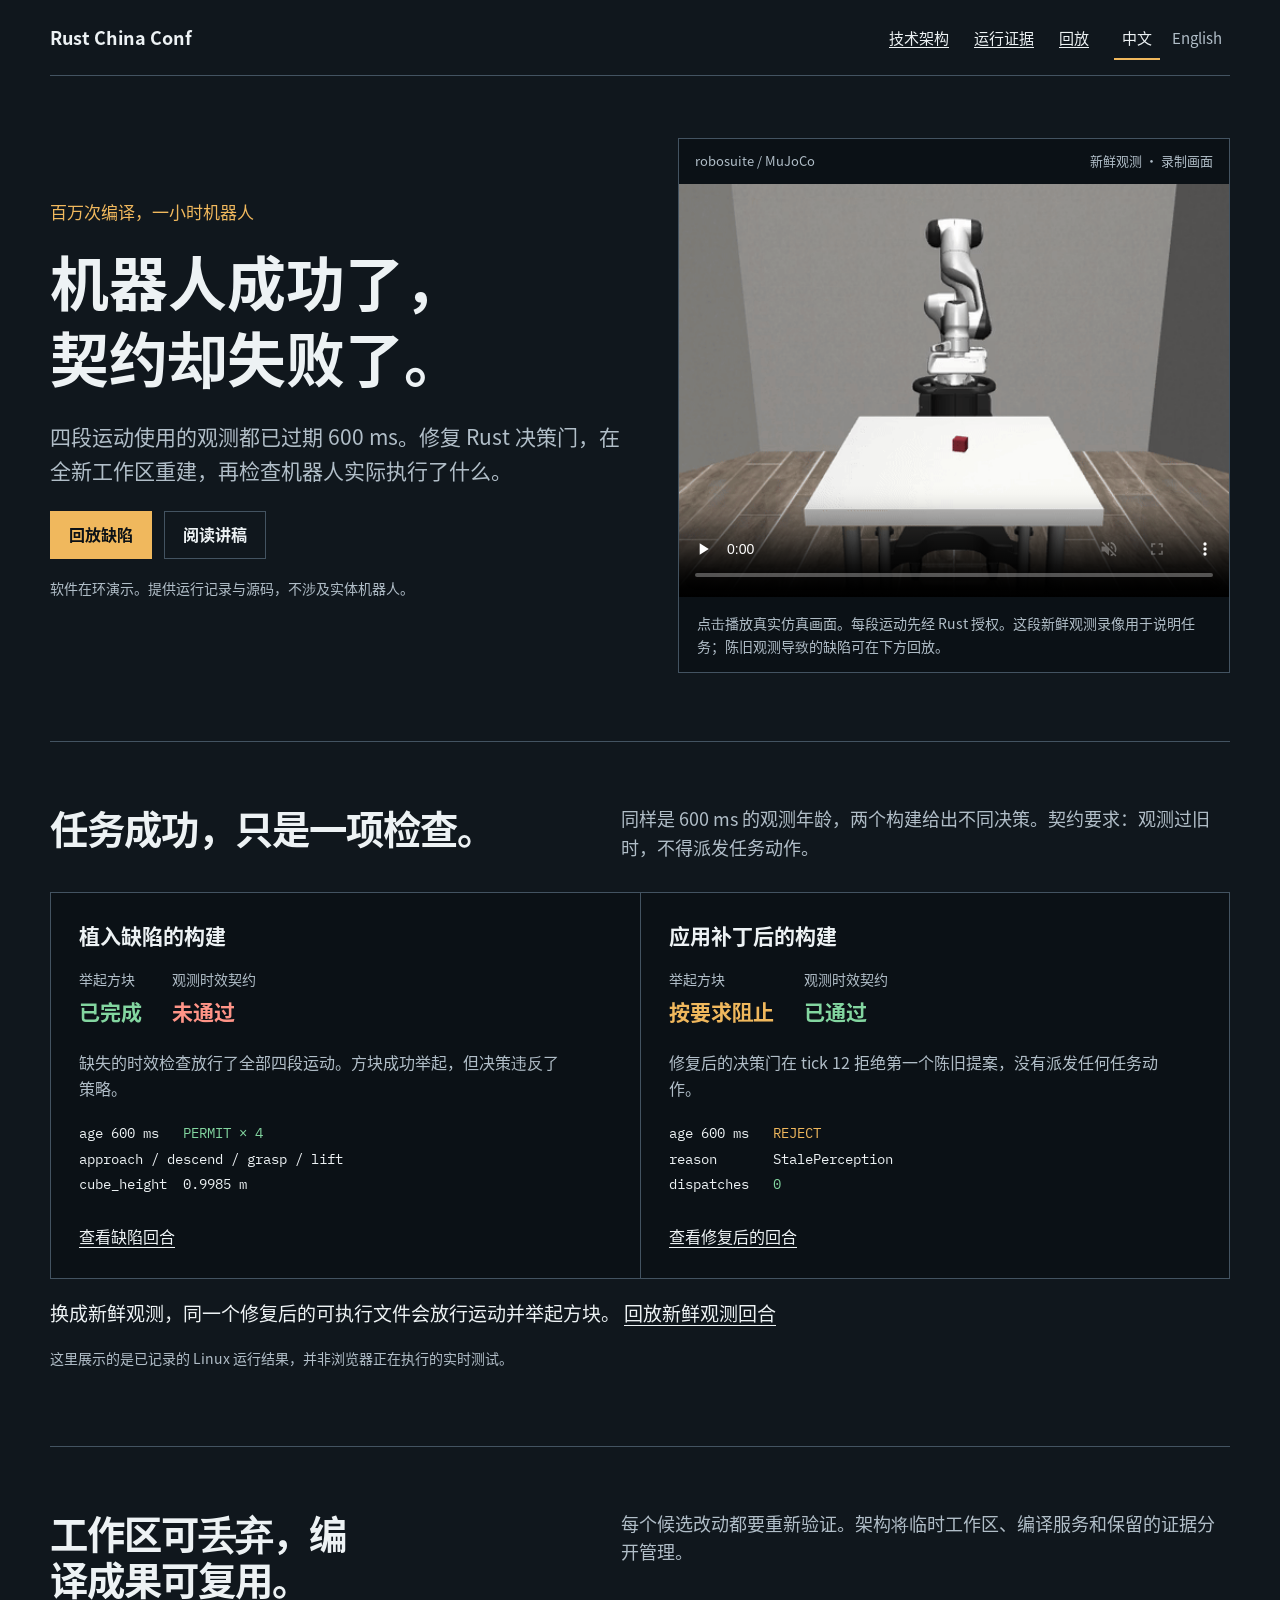
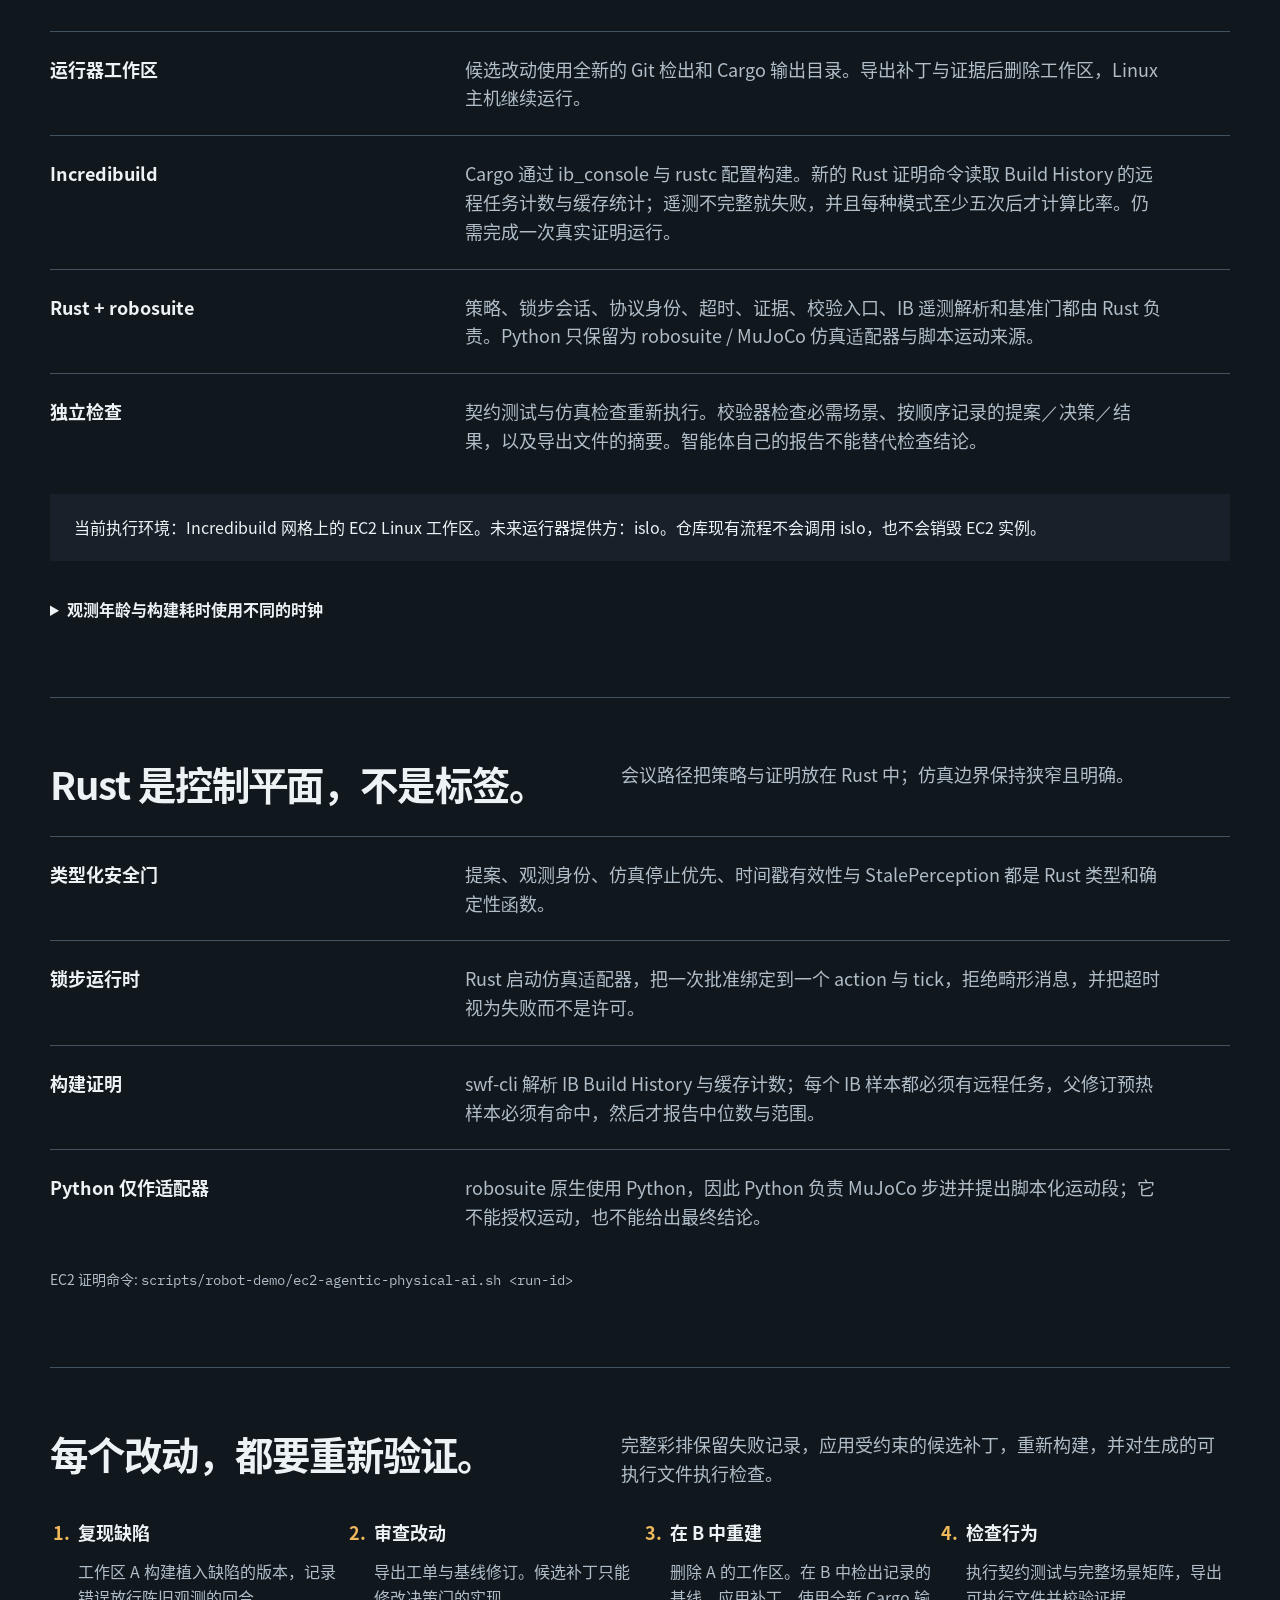
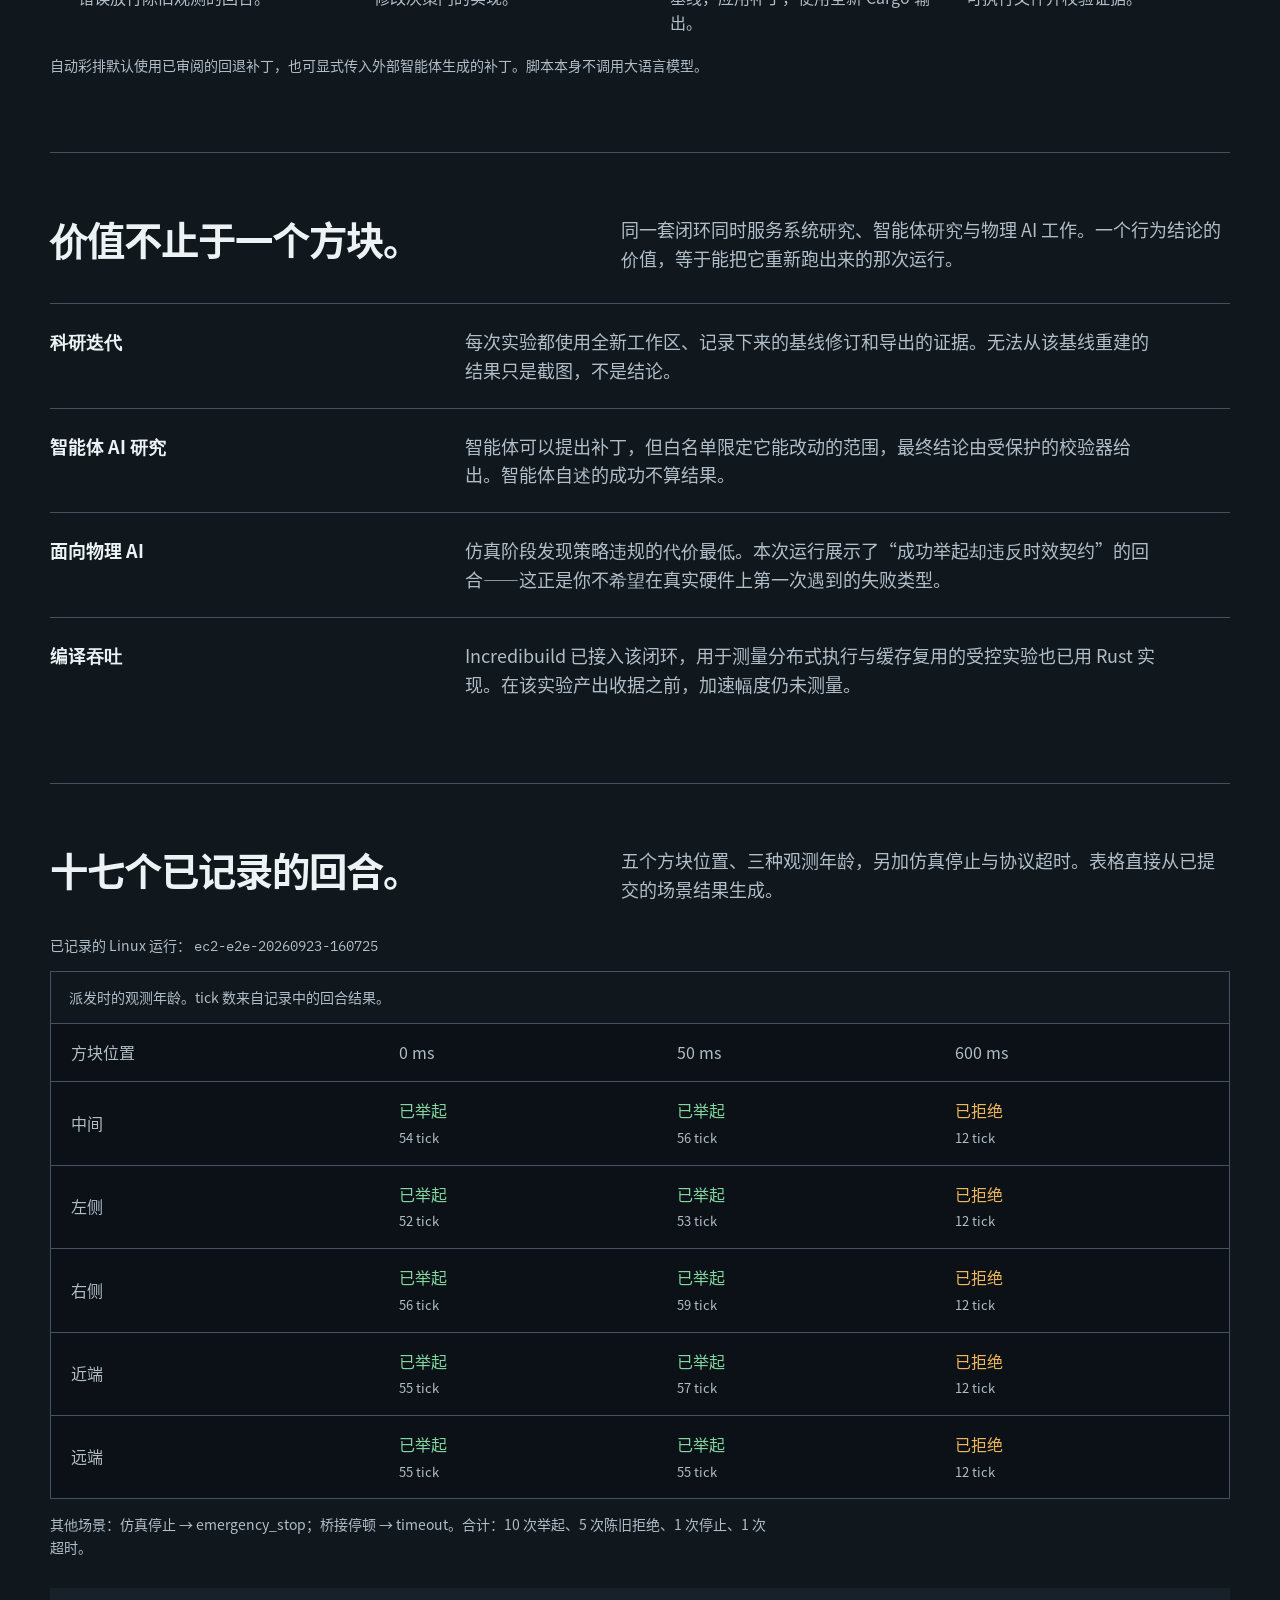
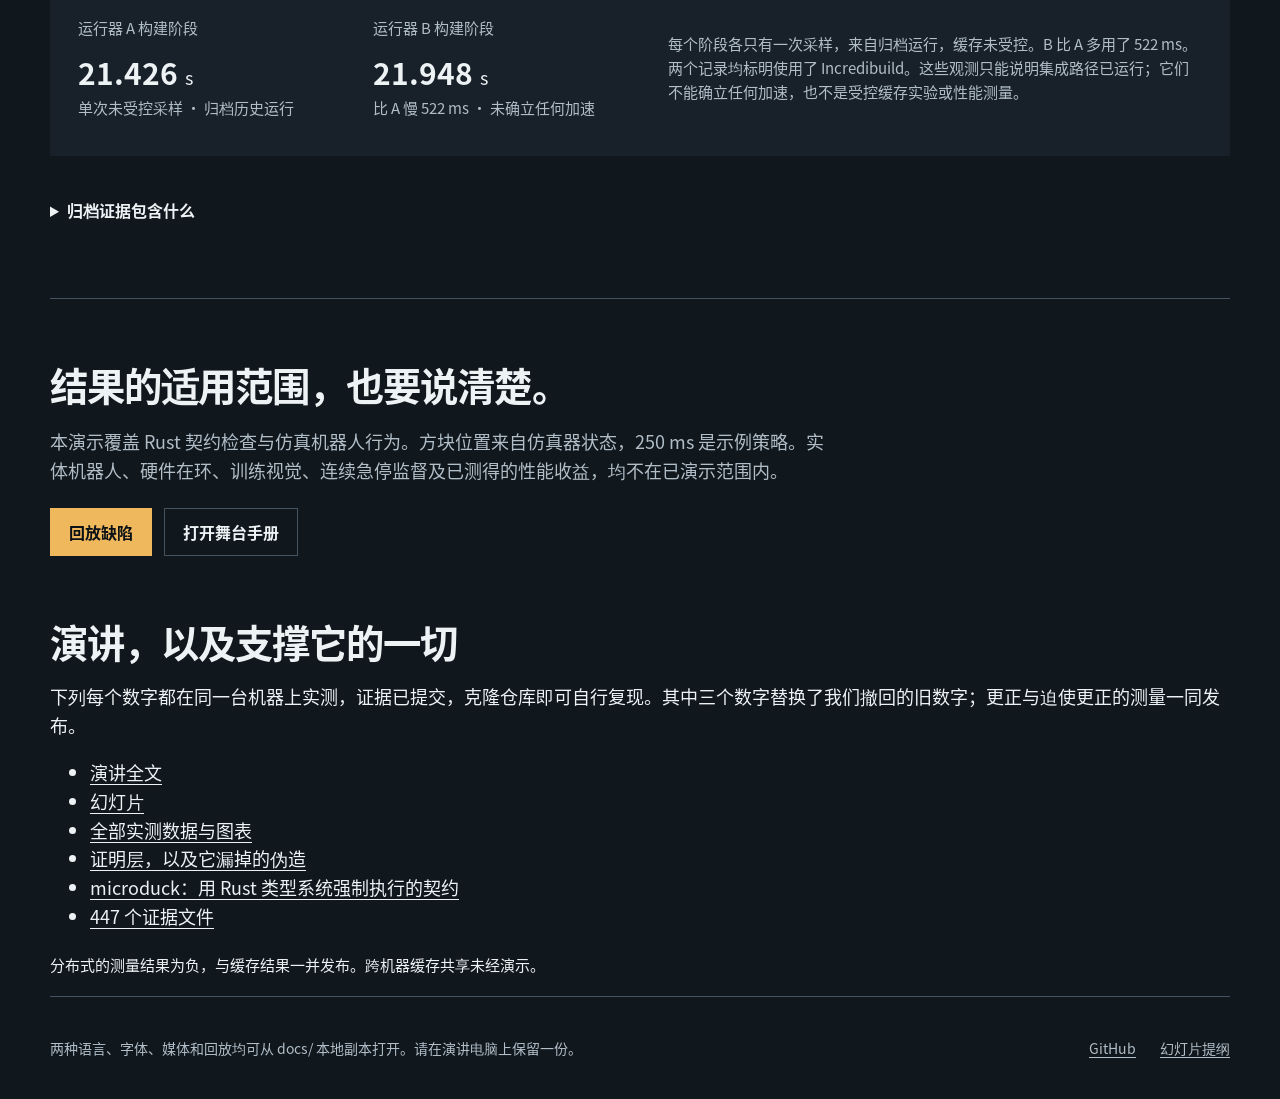
==== commit 4ee42288: "Give microduck its own section on the results page The port was committed as a 2,953-line patch and " ====
--- a/docs/index.html
+++ b/docs/index.html
@@ -166,7 +166,7 @@
         <li><a href="talk/slides.md">幻灯片</a></li>
         <li><a href="results/">全部实测数据与图表</a></li>
         <li><a href="results/proof-layer.md">证明层，以及它漏掉的伪造</a></li>
-        <li><a href="results/duck-demo.md">安全门移植到会走路的机器人</a></li>
+        <li><a href="results/#microduck">microduck：用 Rust 类型系统强制执行的契约</a></li>
         <li><a href="https://github.com/zozo123/rust-china-conf/tree/main/evidence">447 个证据文件</a></li>
       </ul>
       <p><small>分布式的测量结果为负，与缓存结果一并发布。跨机器缓存共享未经演示。</small></p>
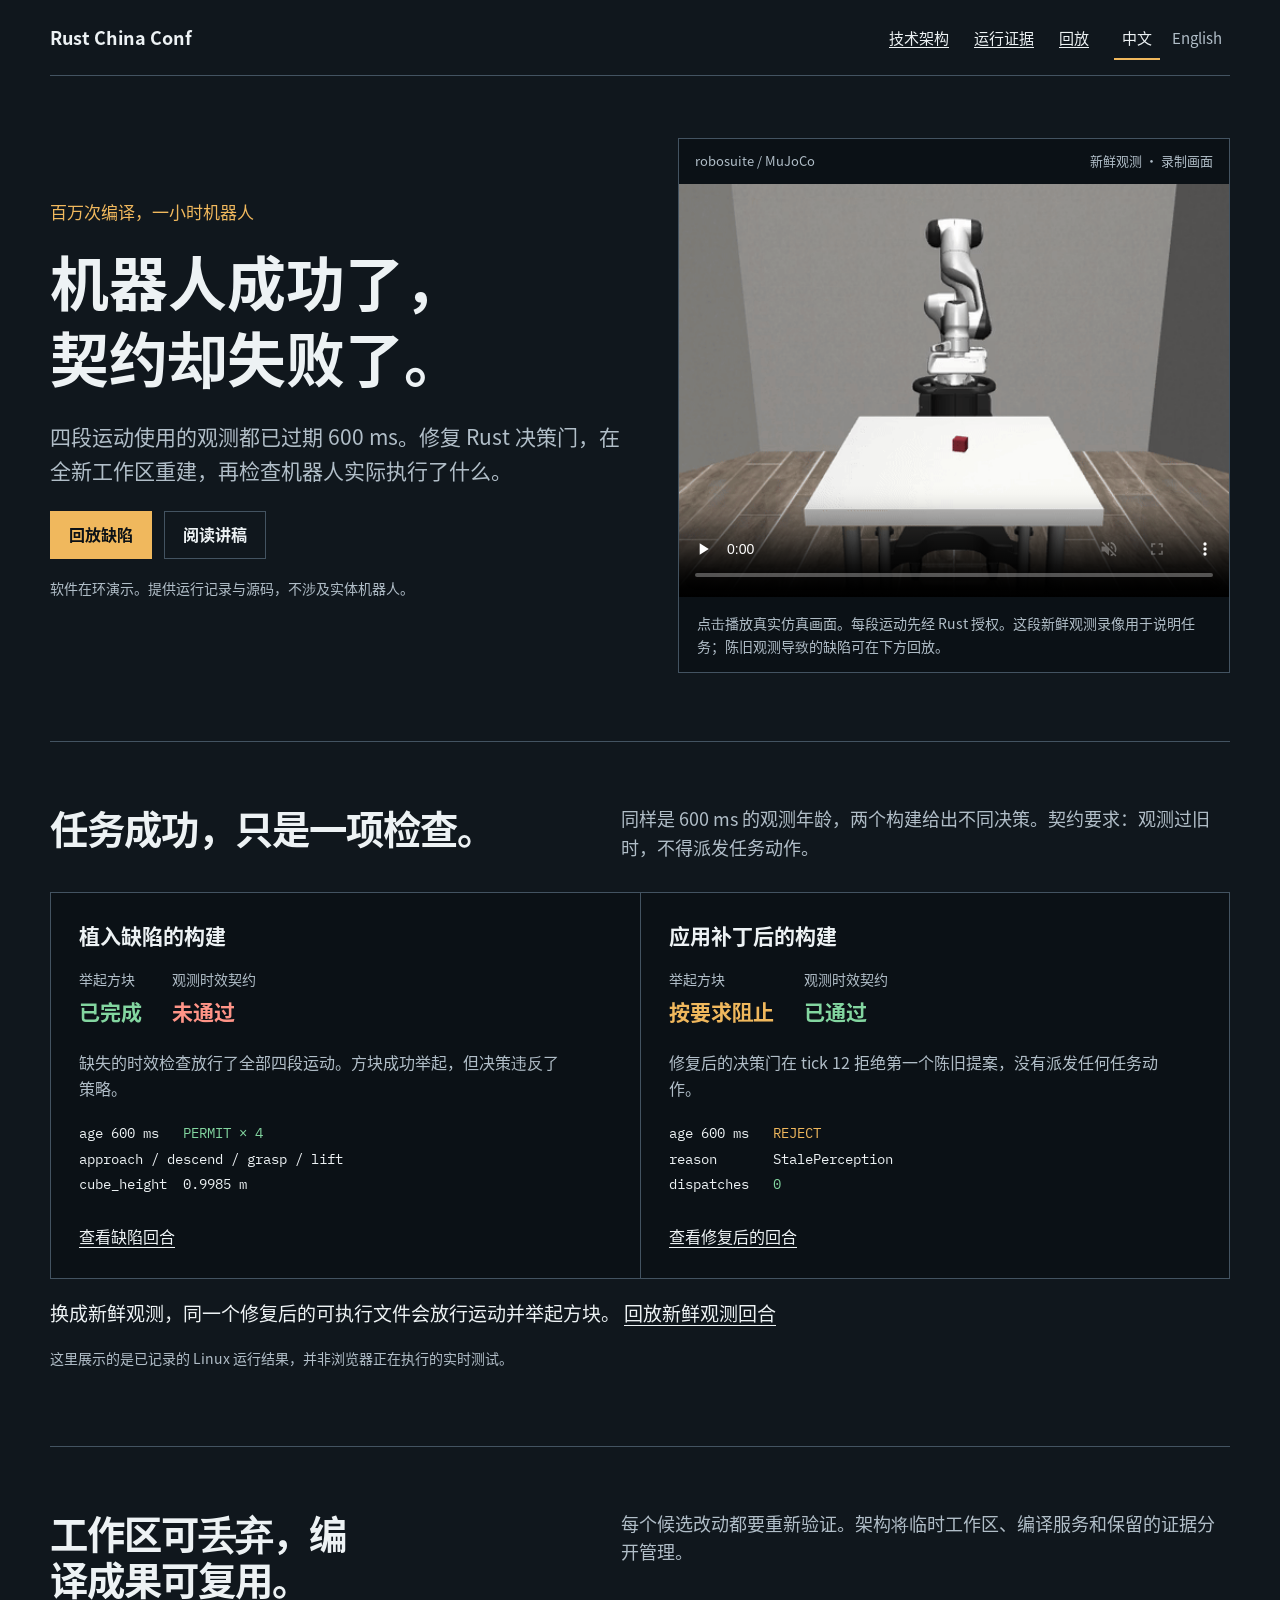
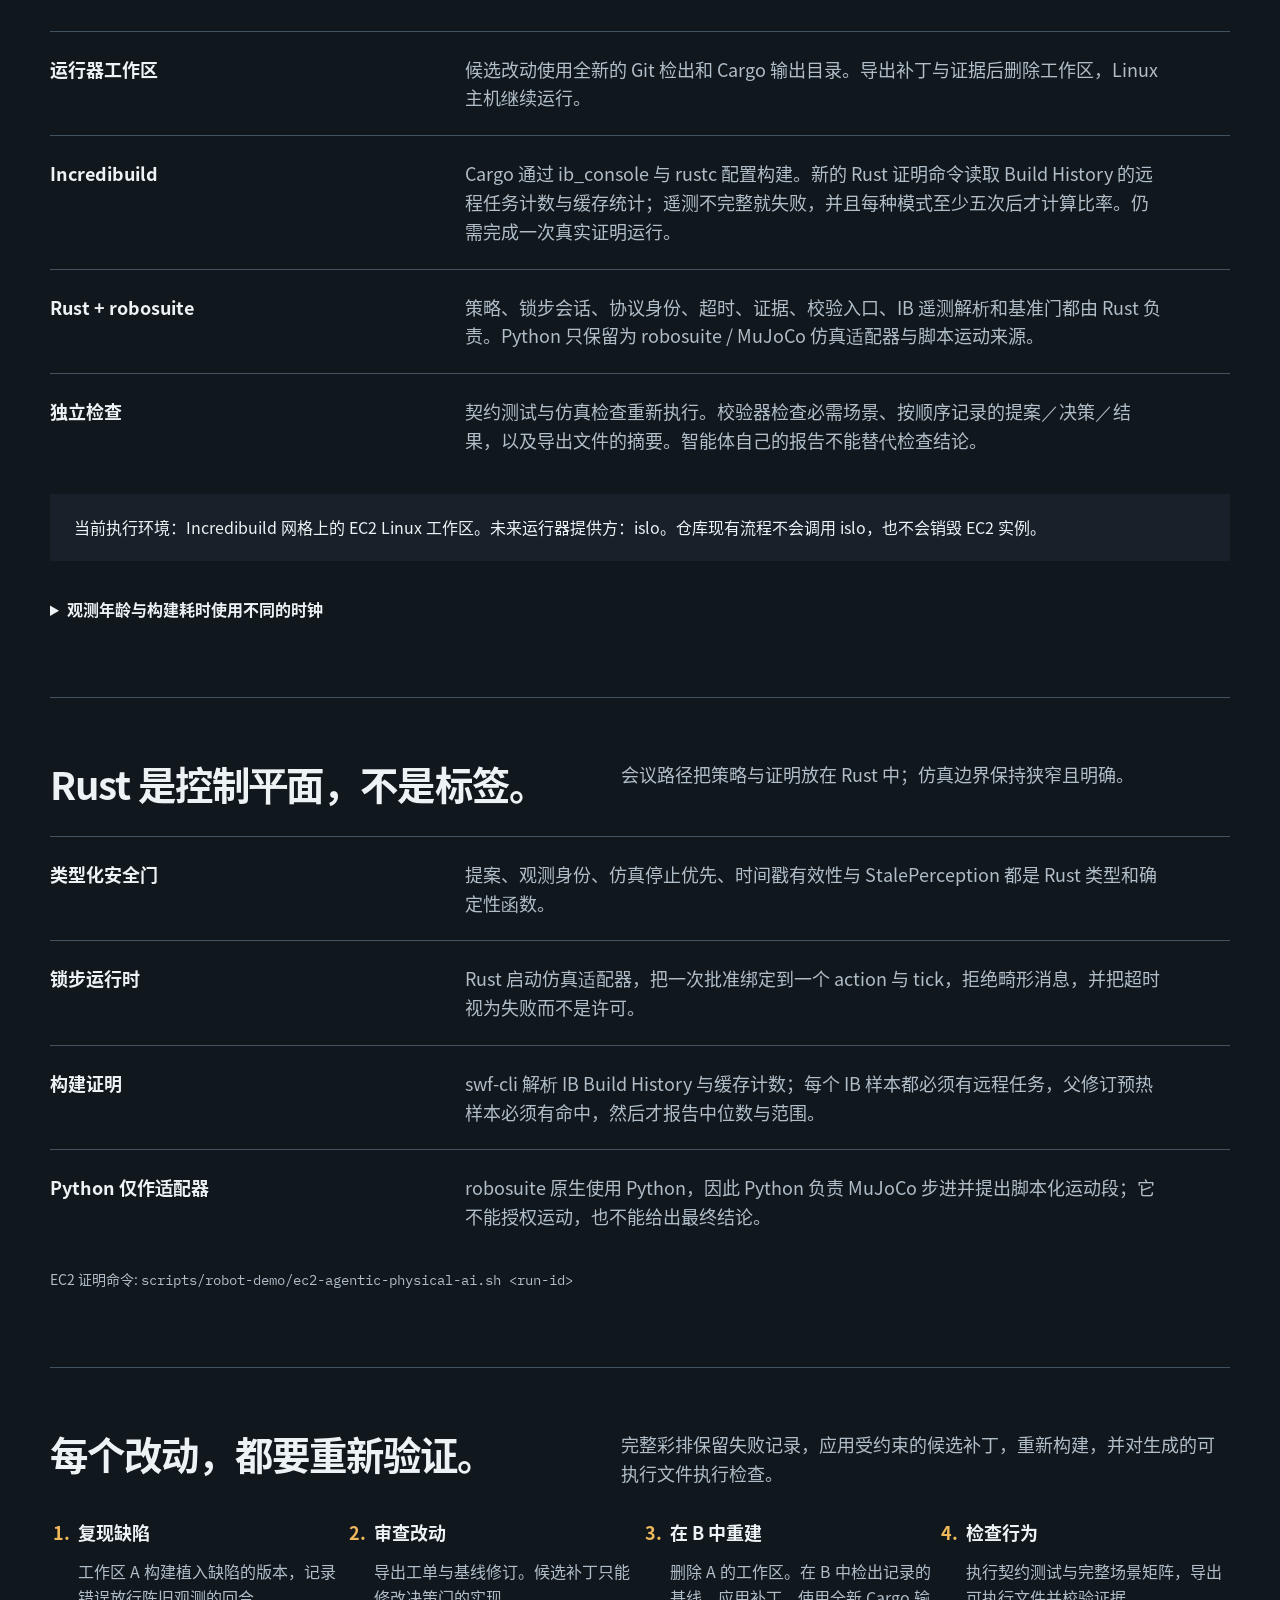
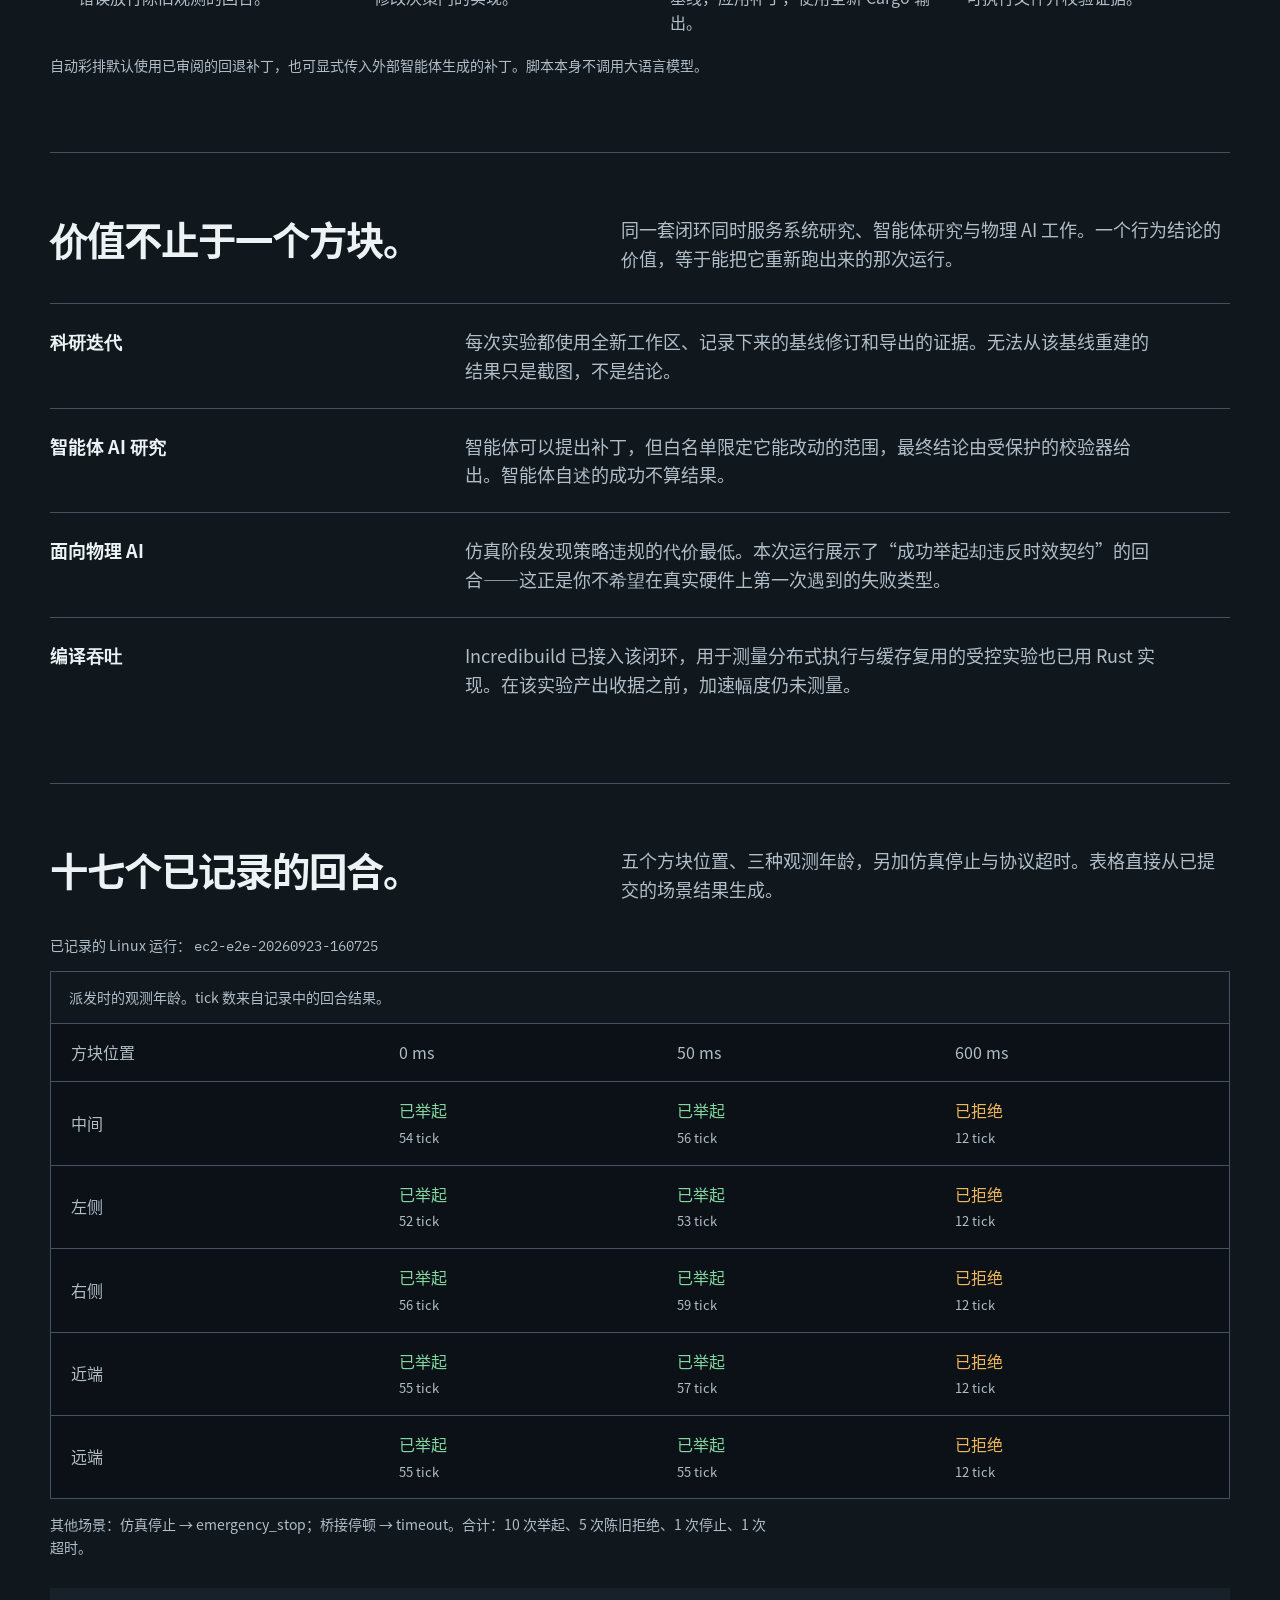
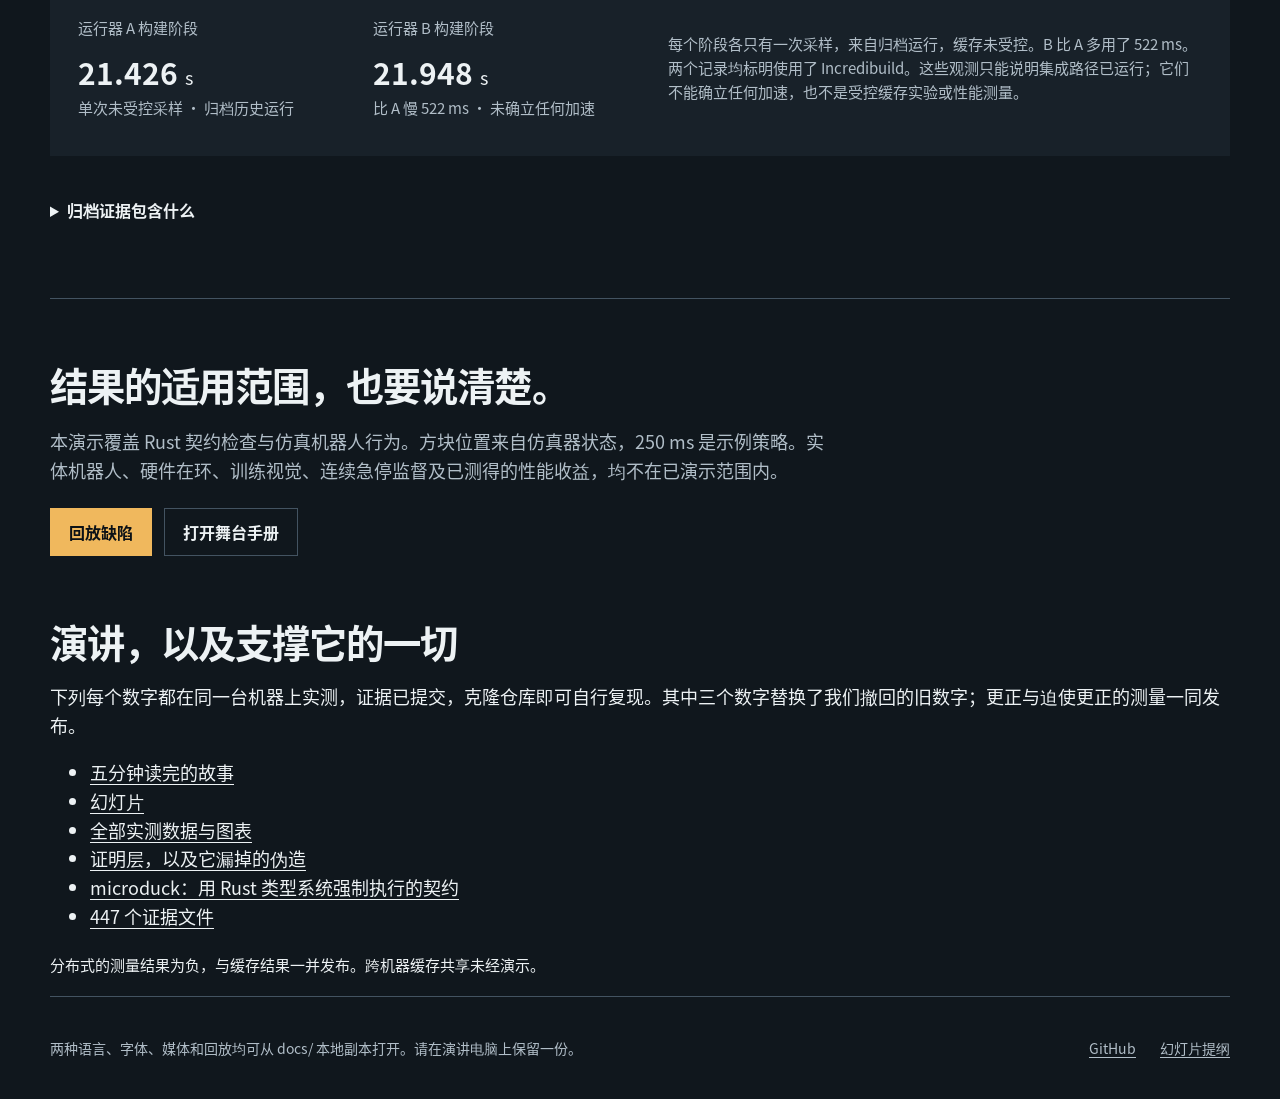
==== commit 49500ab7: "Add a five-minute story page as the front door The results page carries every measurement and four c" ====
--- a/docs/index.html
+++ b/docs/index.html
@@ -162,7 +162,7 @@
       <h2>演讲，以及支撑它的一切</h2>
       <p>下列每个数字都在同一台机器上实测，证据已提交，克隆仓库即可自行复现。其中三个数字替换了我们撤回的旧数字；更正与迫使更正的测量一同发布。</p>
       <ul>
-        <li><a href="talk/presentation.md">演讲全文</a></li>
+        <li><a href="story/">五分钟读完的故事</a></li>
         <li><a href="talk/slides.md">幻灯片</a></li>
         <li><a href="results/">全部实测数据与图表</a></li>
         <li><a href="results/proof-layer.md">证明层，以及它漏掉的伪造</a></li>
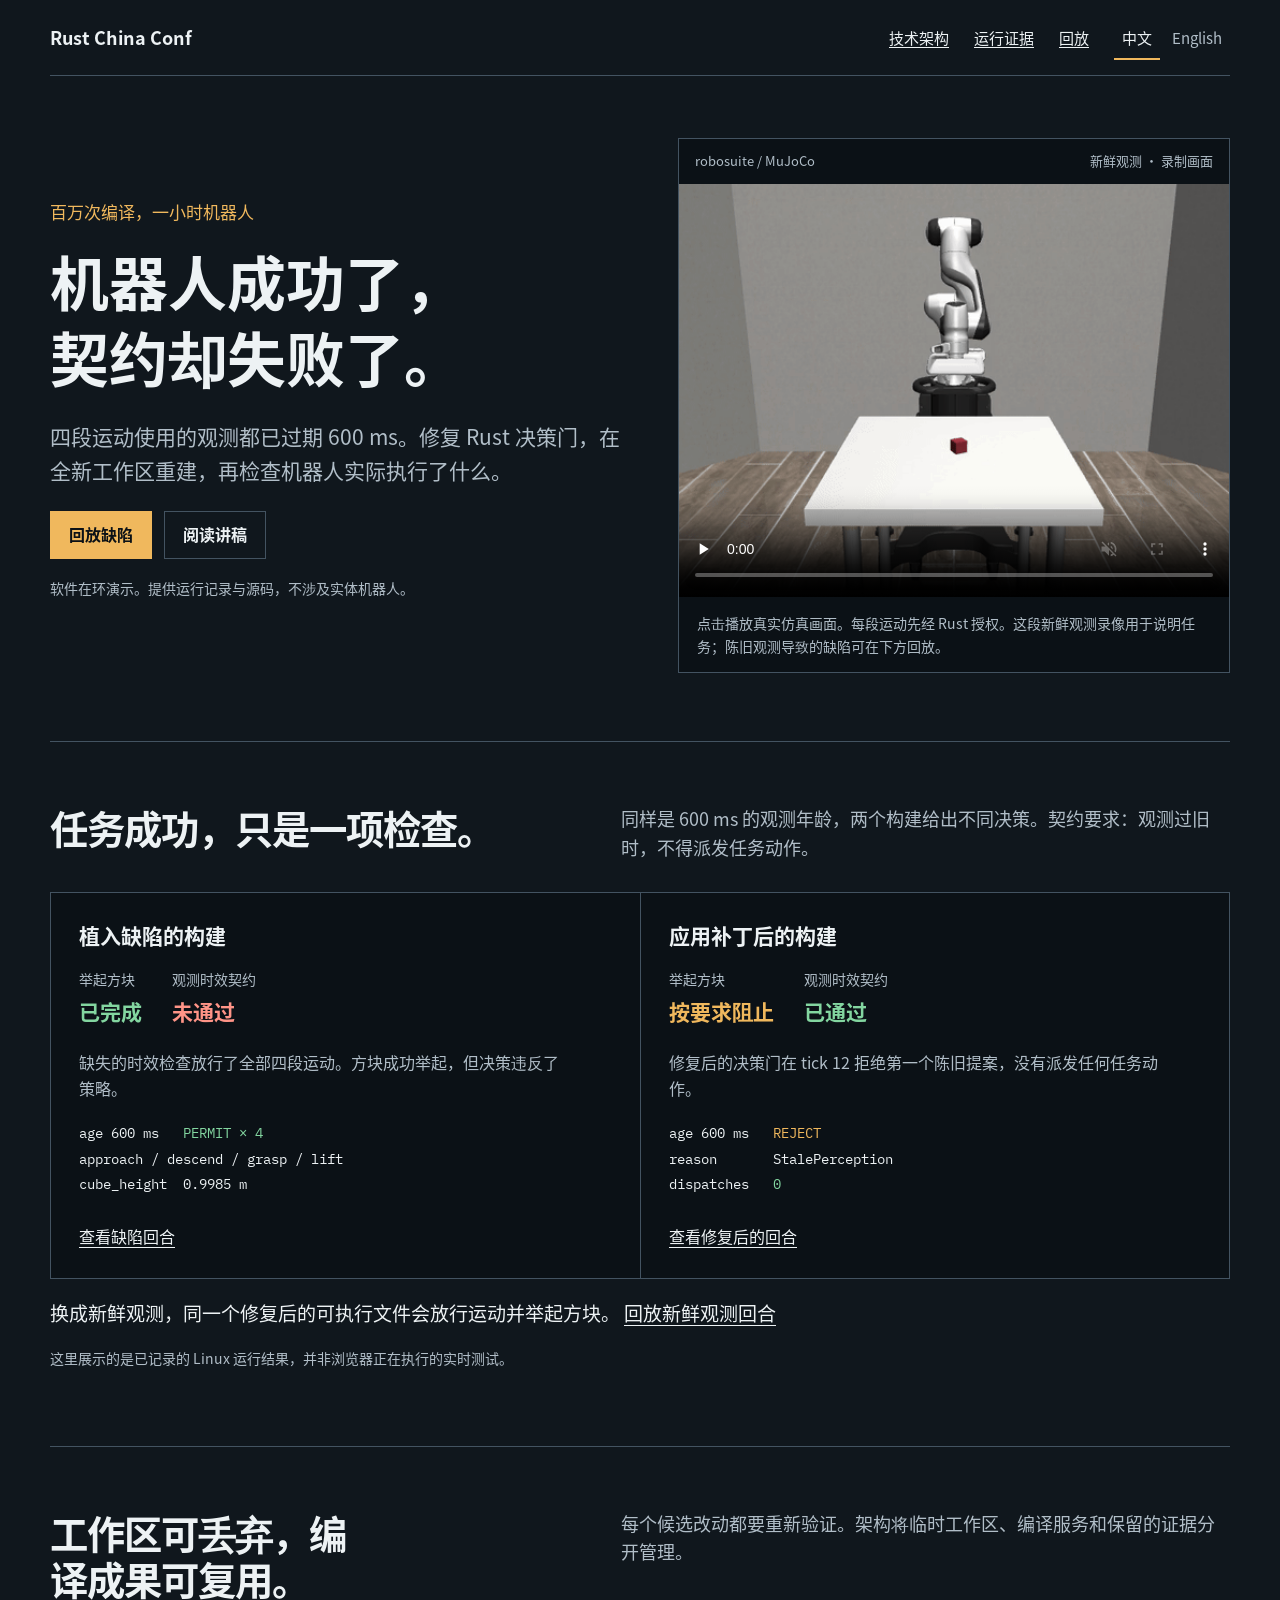
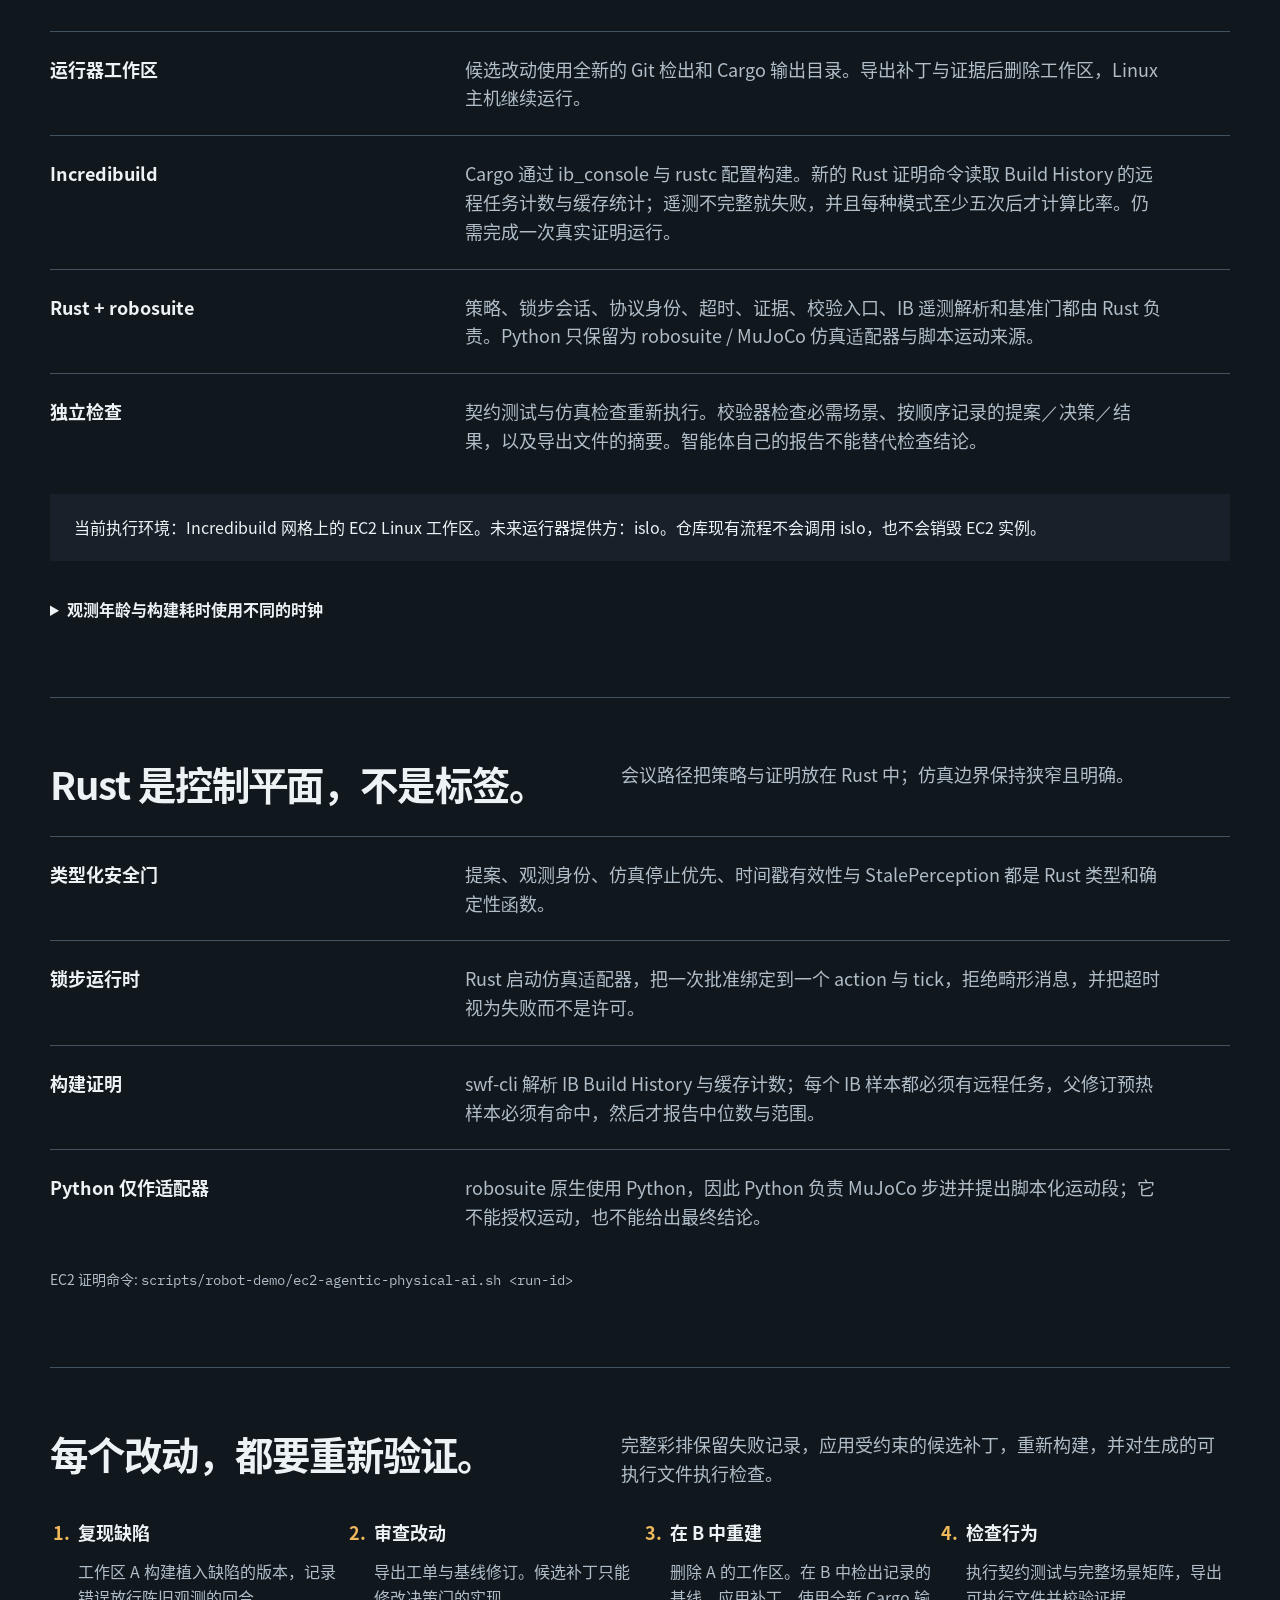
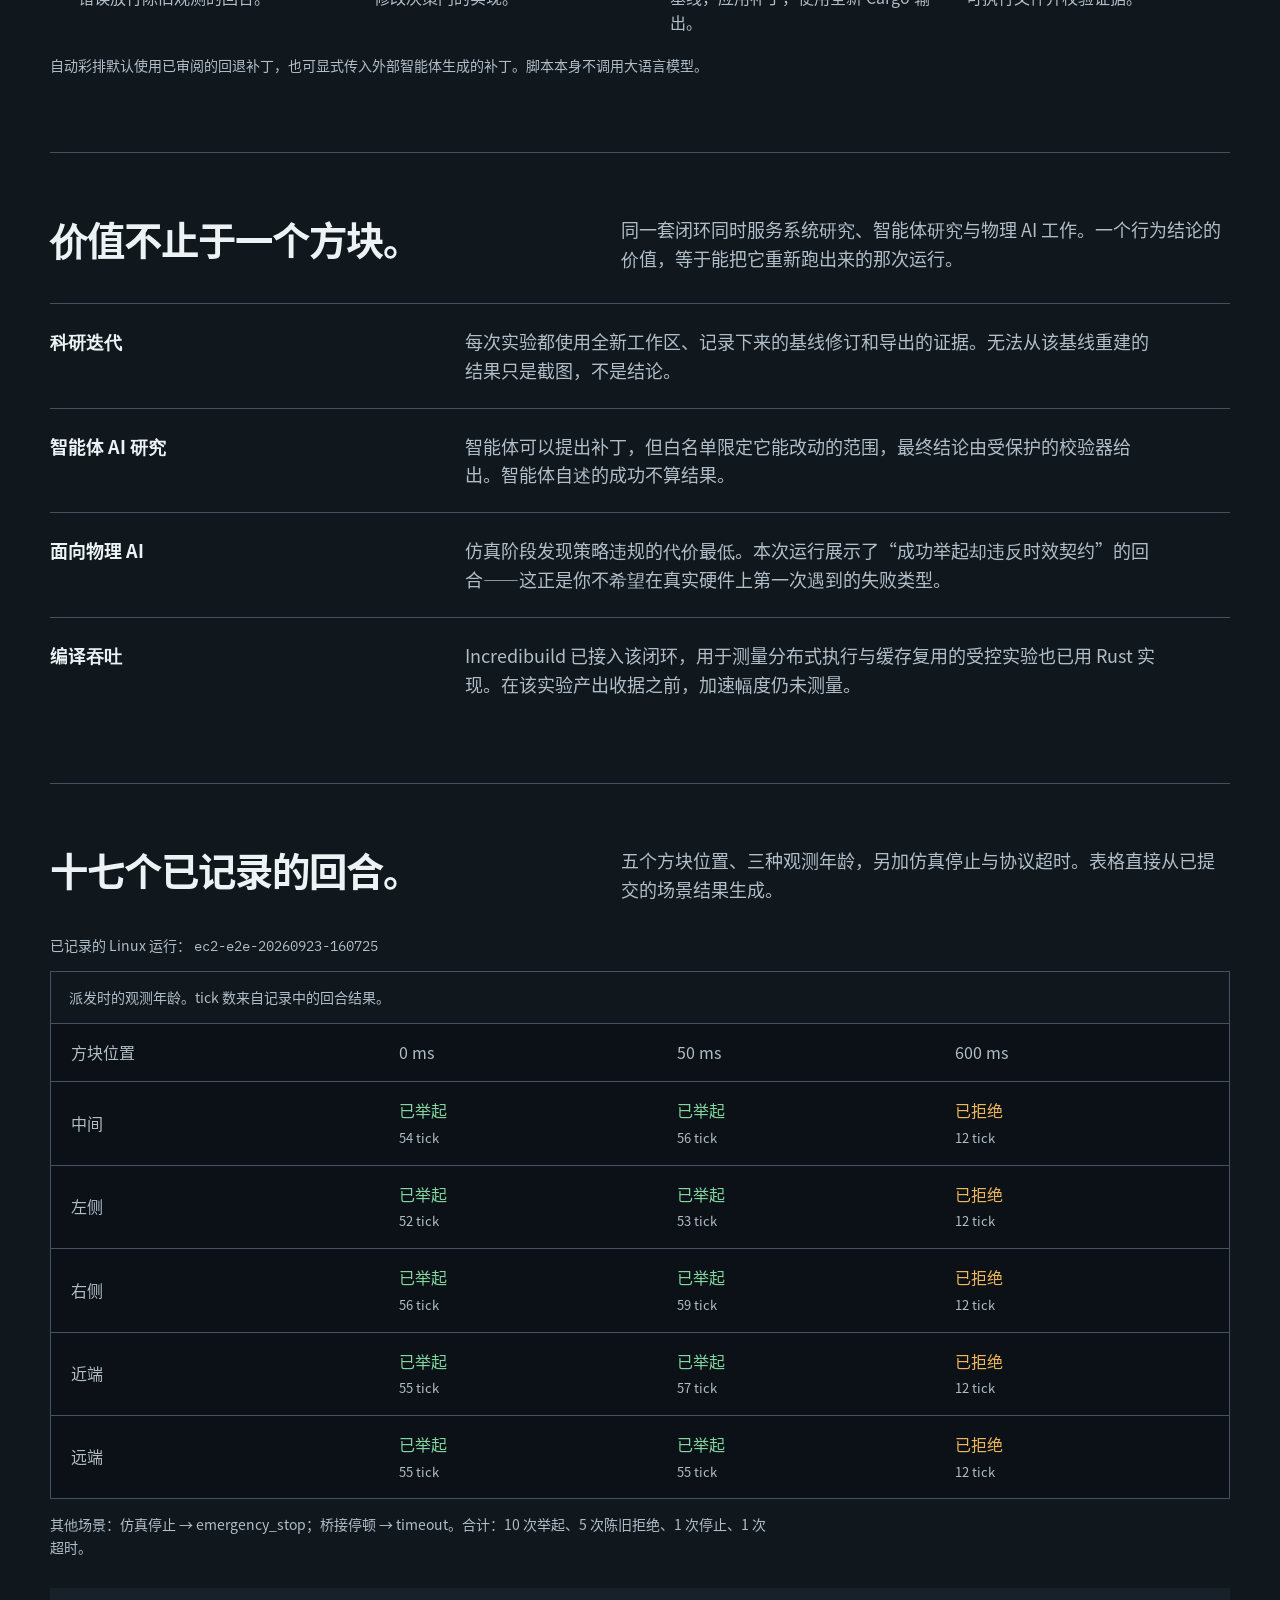
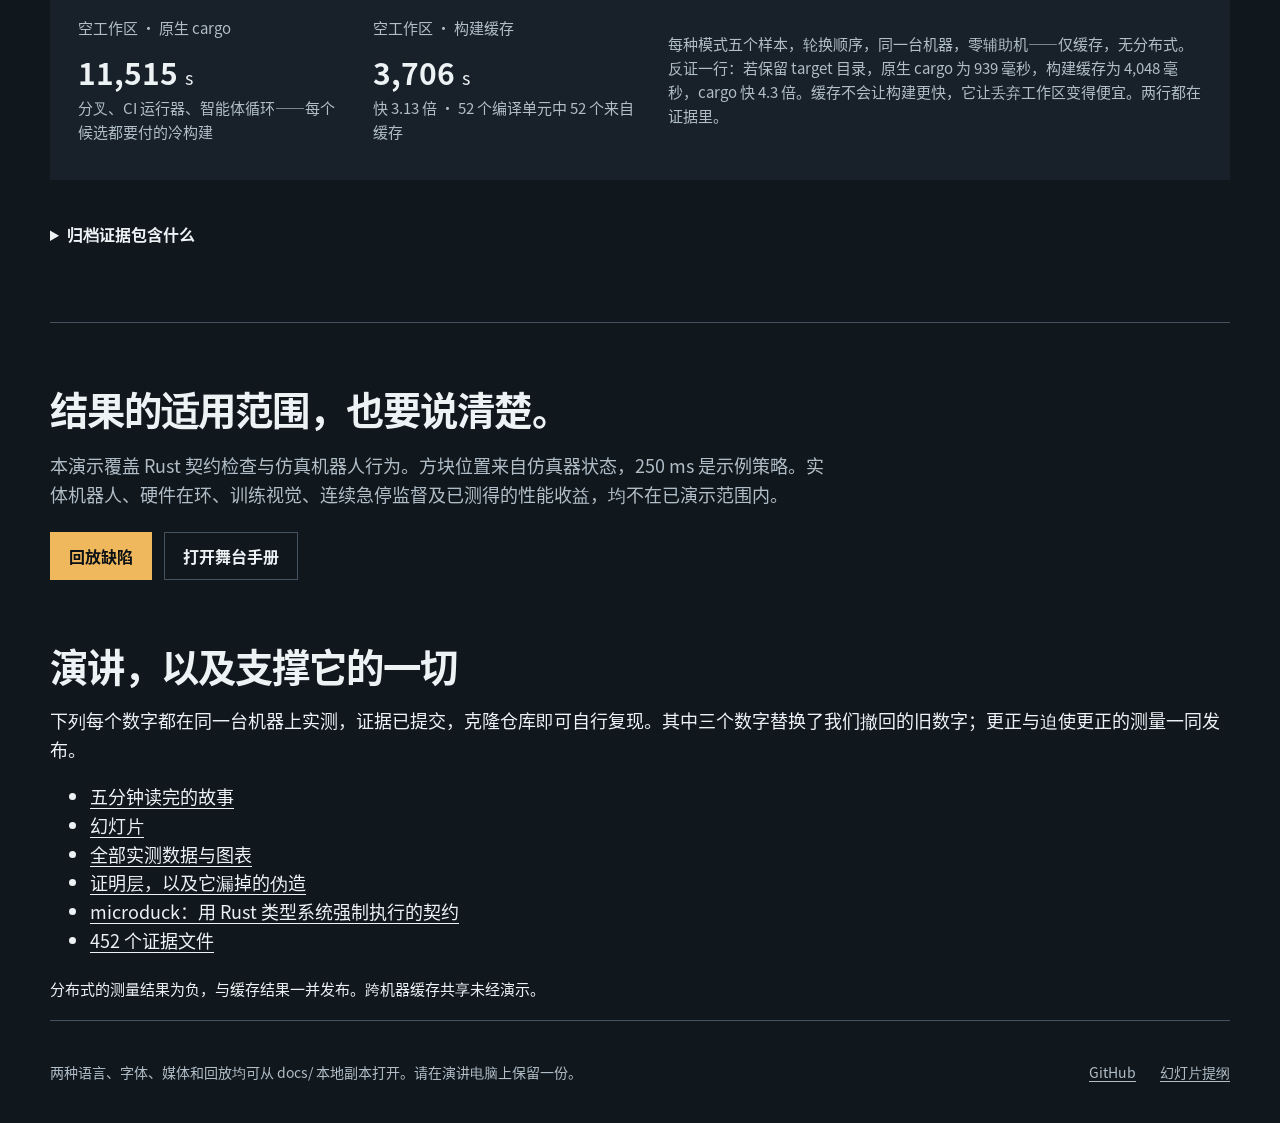
==== commit 670a7f37: "Correct the site against an independent audit: three lenses, none passed An audit of the published s" ====
--- a/docs/index.html
+++ b/docs/index.html
@@ -15,7 +15,7 @@
   <meta property="og:title" content="百万次编译，一小时机器人 | Rust China Conf">
   <meta property="og:description" content="机器人举起了方块，却违反了观测时效约束。查看 Rust 修复、Incredibuild 重建流程，以及记录下来的仿真证据。">
   <meta property="og:url" content="https://zozo123.github.io/rust-china-conf/">
-  <meta property="og:image" content="https://zozo123.github.io/rust-china-conf/assets/robot-lift-poster.png">
+  <meta property="og:image" content="https://zozo123.github.io/rust-china-conf/assets/robot-stale_600ms-poster.png">
   <meta property="og:image:alt" content="Panda 机械臂接近、抓取并举起方块的仿真录像。">
   <meta property="og:type" content="website">
   <link rel="stylesheet" href="assets/fonts/fonts.css">
@@ -50,9 +50,9 @@
       <figure class="film">
         <div class="film-bar"><span>robosuite / MuJoCo</span><span>新鲜观测 · 录制画面</span></div>
         <video width="512" height="384" controls muted playsinline preload="none"
-               poster="assets/robot-lift-poster.png" aria-label="Panda 机械臂接近、抓取并举起方块的仿真录像。" aria-describedby="video-description">
-          <source src="assets/robot-lift.mp4" type="video/mp4">
-          <img src="assets/robot-lift-poster.png" width="512" height="384" alt="Panda 机械臂接近、抓取并举起方块的仿真录像。">
+               poster="assets/robot-stale_600ms-poster.png" aria-label="Panda 机械臂接近、抓取并举起方块的仿真录像。" aria-describedby="video-description">
+          <source src="assets/robot-stale_600ms.mp4" type="video/mp4">
+          <img src="assets/robot-stale_600ms-poster.png" width="512" height="384" alt="Panda 机械臂接近、抓取并举起方块的仿真录像。">
         </video>
         <figcaption id="video-description">点击播放真实仿真画面。每段运动先经 Rust 授权。这段新鲜观测录像用于说明任务；陈旧观测导致的缺陷可在下方回放。</figcaption>
       </figure>
@@ -146,11 +146,11 @@
       </div>
       <p class="note">其他场景：仿真停止 → emergency_stop；桥接停顿 → timeout。合计：10 次举起、5 次陈旧拒绝、1 次停止、1 次超时。</p>
       <div class="measurements">
-        <div><p>运行器 A 构建阶段</p><strong>21.426 <small>s</small></strong><p class="warn">单次未受控采样 · 归档历史运行</p></div>
-        <div><p>运行器 B 构建阶段</p><strong>21.948 <small>s</small></strong><p class="warn">比 A 慢 522 ms · 未确立任何加速</p></div>
-        <p>每个阶段各只有一次采样，来自归档运行，缓存未受控。B 比 A 多用了 522 ms。两个记录均标明使用了 Incredibuild。这些观测只能说明集成路径已运行；它们不能确立任何加速，也不是受控缓存实验或性能测量。</p>
+        <div><p>空工作区 · 原生 cargo</p><strong>11,515 <small>s</small></strong><p class="warn">分叉、CI 运行器、智能体循环——每个候选都要付的冷构建</p></div>
+        <div><p>空工作区 · 构建缓存</p><strong>3,706 <small>s</small></strong><p class="warn">快 3.13 倍 · 52 个编译单元中 52 个来自缓存</p></div>
+        <p>每种模式五个样本，轮换顺序，同一台机器，零辅助机——仅缓存，无分布式。反证一行：若保留 target 目录，原生 cargo 为 939 毫秒，构建缓存为 4,048 毫秒，cargo 快 4.3 倍。缓存不会让构建更快，它让丢弃工作区变得便宜。两行都在证据里。</p>
       </div>
-      <details><summary>归档证据包含什么</summary><p>历史运行在原校验器下报告了 10/10 项 Rust 决策门测试与 88/88 项检查。这些数字属于当时的修订，不代表当前加强后的测试套件。仓库保留轨迹、清单、构建计时和可执行文件摘要；没有提交可执行文件本体，因此仅克隆仓库无法重新核对该历史二进制。新彩排会导出自己的可核验产物。</p><p><a href="examples/README.md">阅读证据说明</a> · <a href="https://github.com/zozo123/rust-china-conf/tree/main/docs/examples">查看原始记录</a></p></details>
+      <details><summary>归档证据包含什么</summary><p>历史运行报告的 10/10 Rust 门测试至今仍然成立；其 88 中 88 的校验计数已不成立——当前受保护校验器报告 17 个场景。归档的 21.426 秒 / 21.948 秒从来不是缓存基准，也不作为基准呈现。</p><p><a href="examples/README.md">阅读证据说明</a> · <a href="https://github.com/zozo123/rust-china-conf/tree/main/docs/examples">查看原始记录</a></p></details>
     </section>
 
     <section class="shell section scope" aria-labelledby="scope-title">
@@ -167,7 +167,7 @@
         <li><a href="results/">全部实测数据与图表</a></li>
         <li><a href="results/proof-layer.md">证明层，以及它漏掉的伪造</a></li>
         <li><a href="results/#microduck">microduck：用 Rust 类型系统强制执行的契约</a></li>
-        <li><a href="https://github.com/zozo123/rust-china-conf/tree/main/evidence">447 个证据文件</a></li>
+        <li><a href="https://github.com/zozo123/rust-china-conf/tree/main/evidence">452 个证据文件</a></li>
       </ul>
       <p><small>分布式的测量结果为负，与缓存结果一并发布。跨机器缓存共享未经演示。</small></p>
     </section>
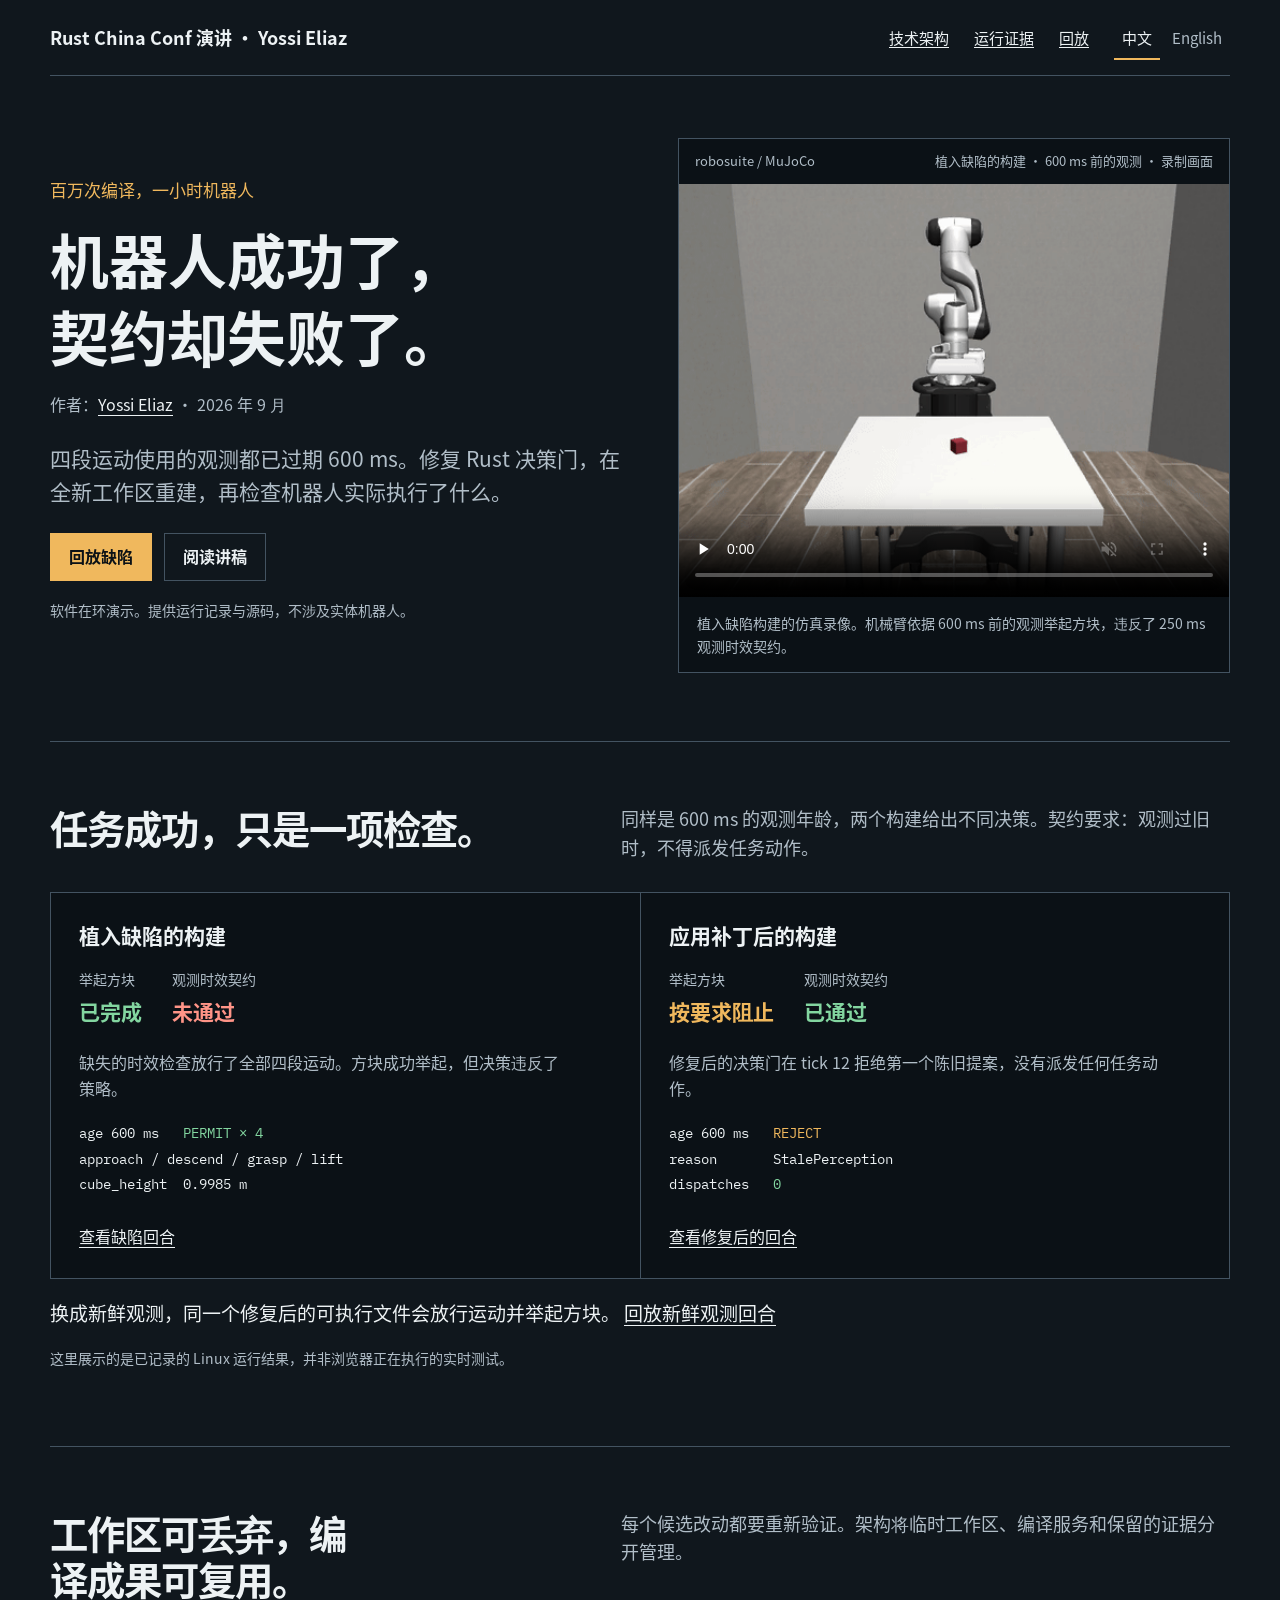
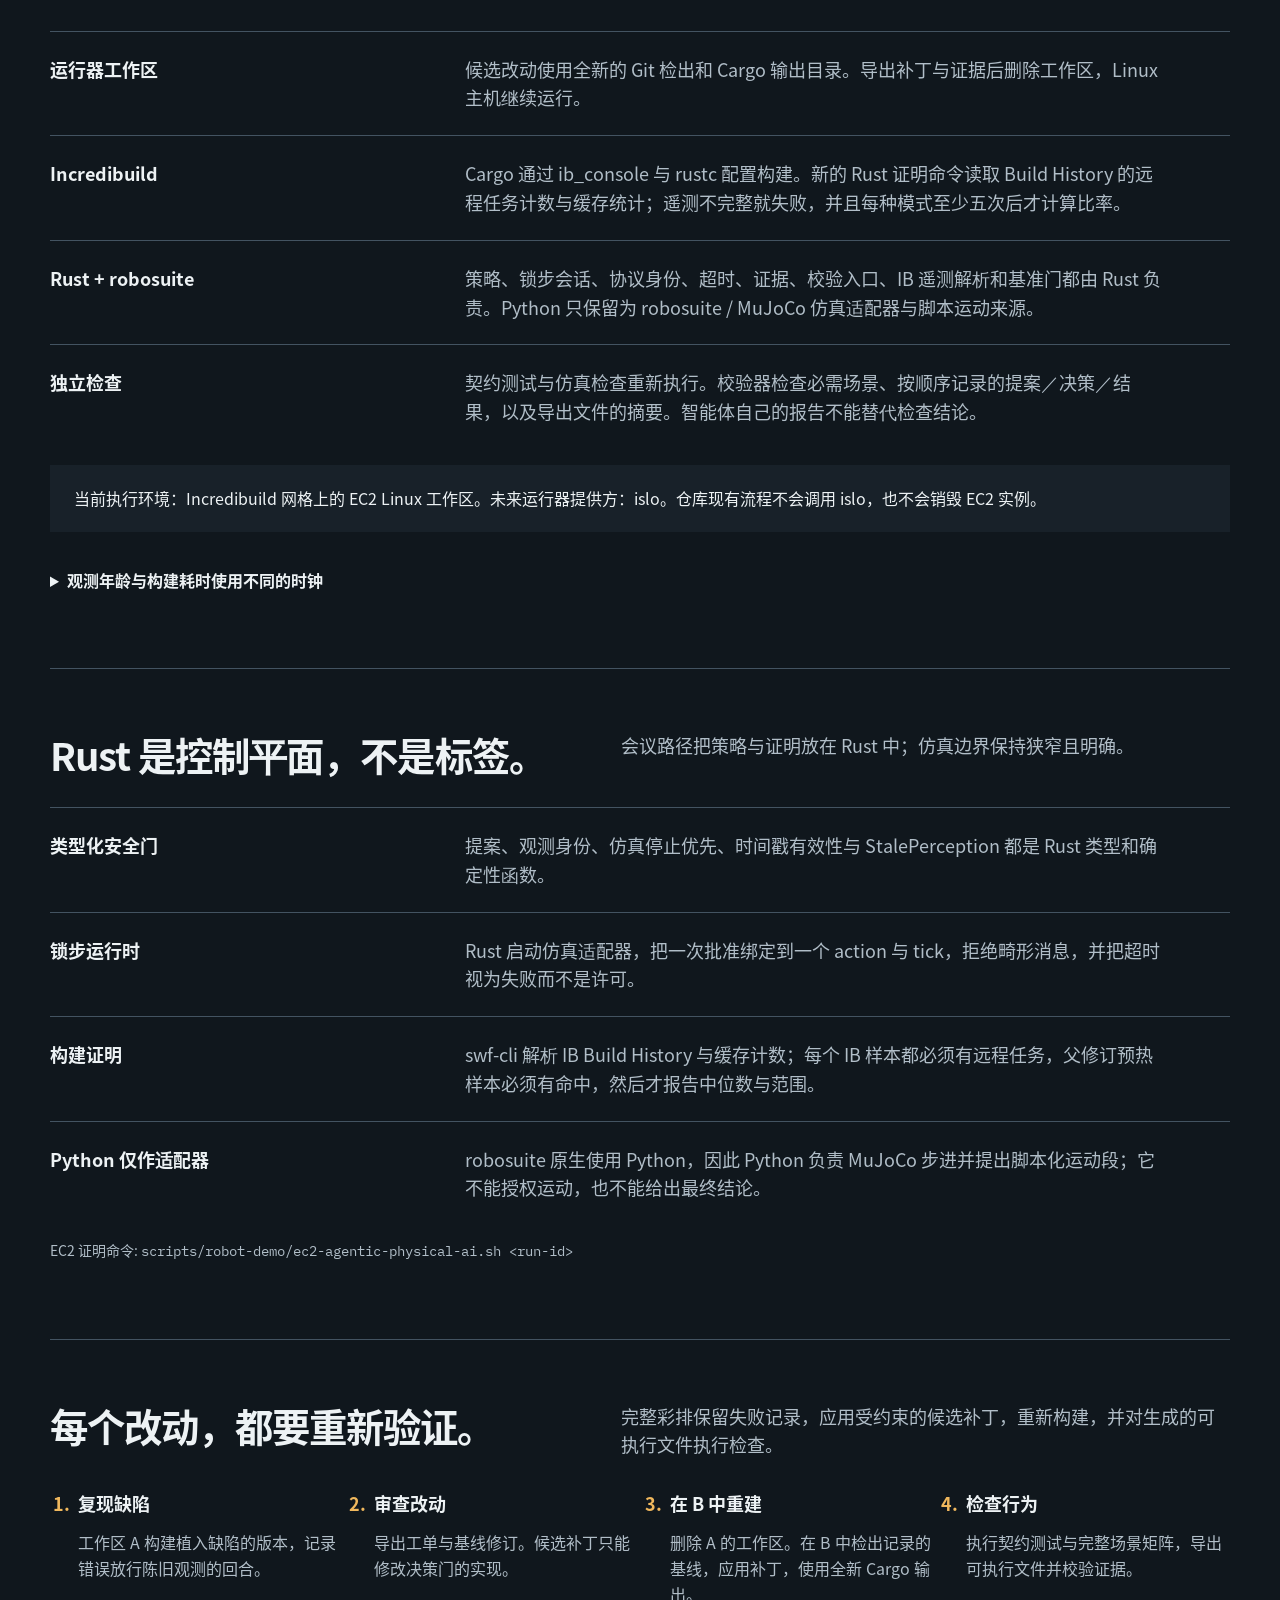
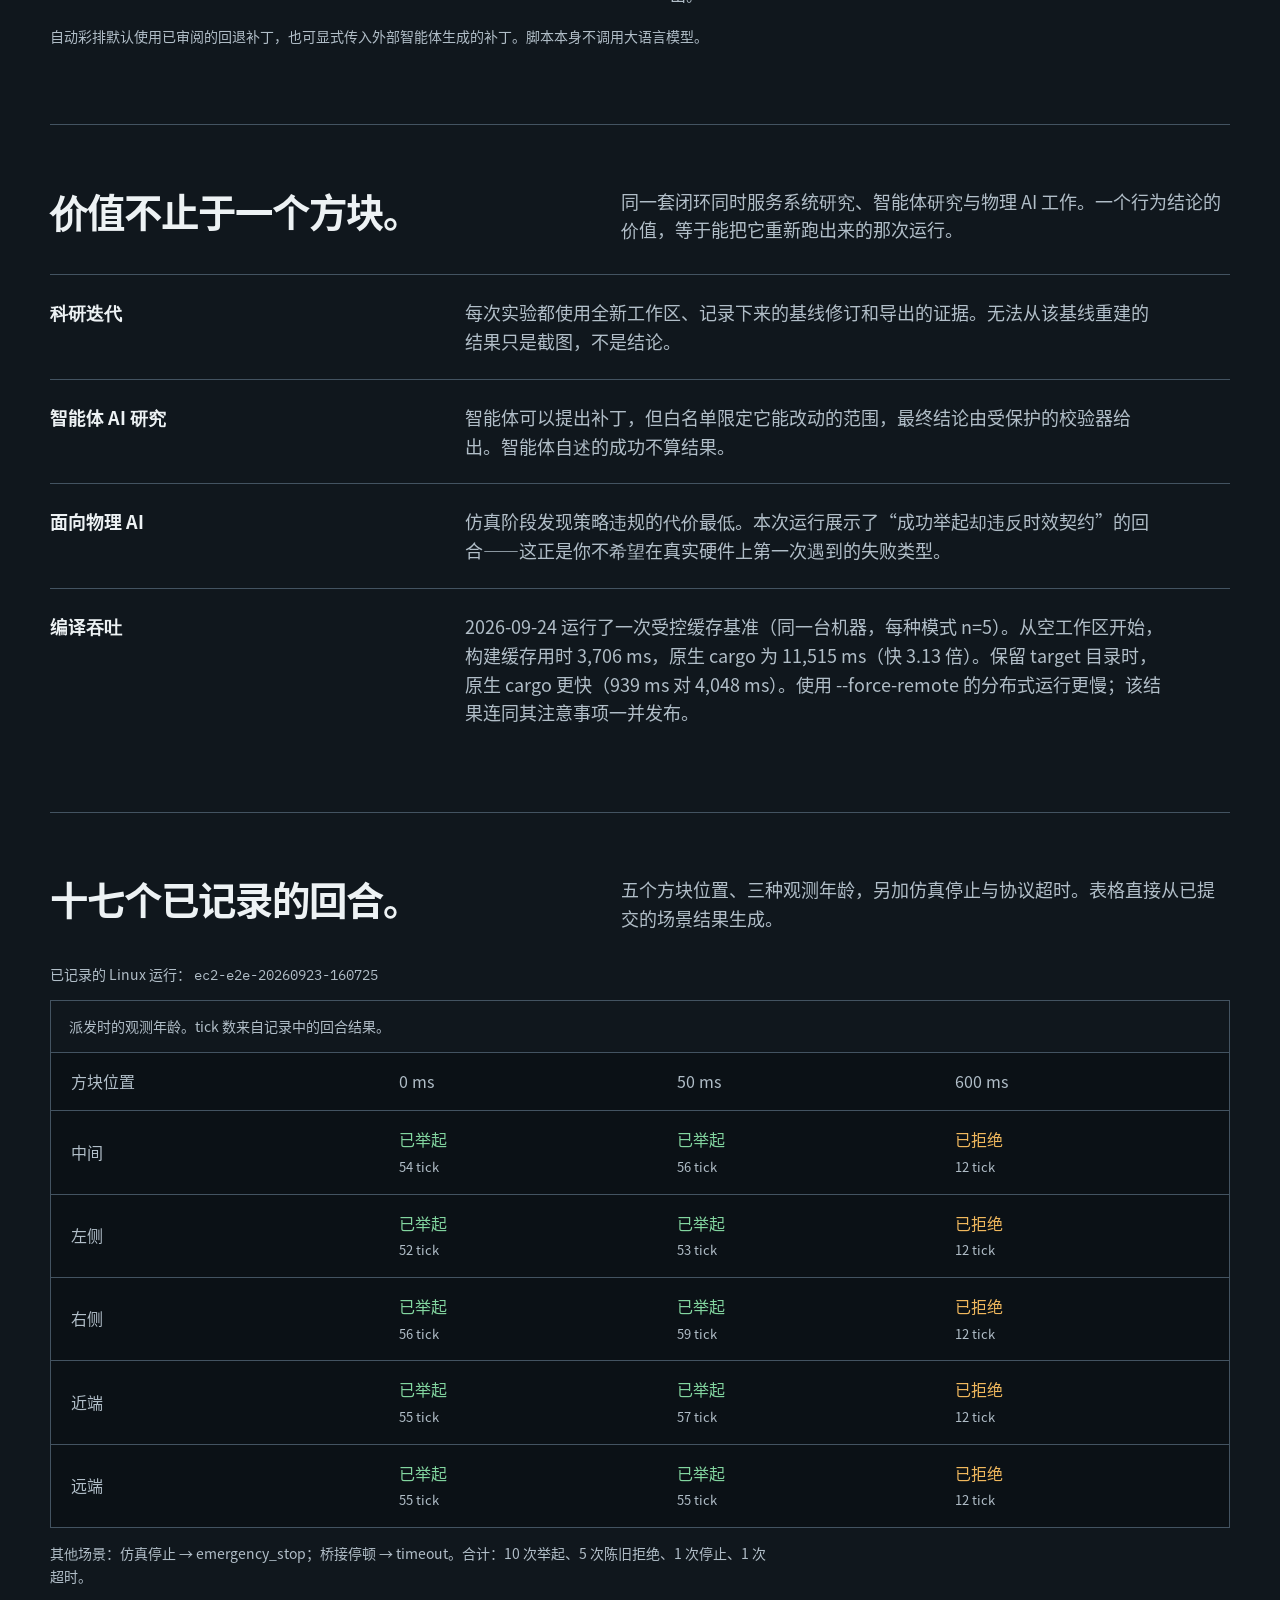
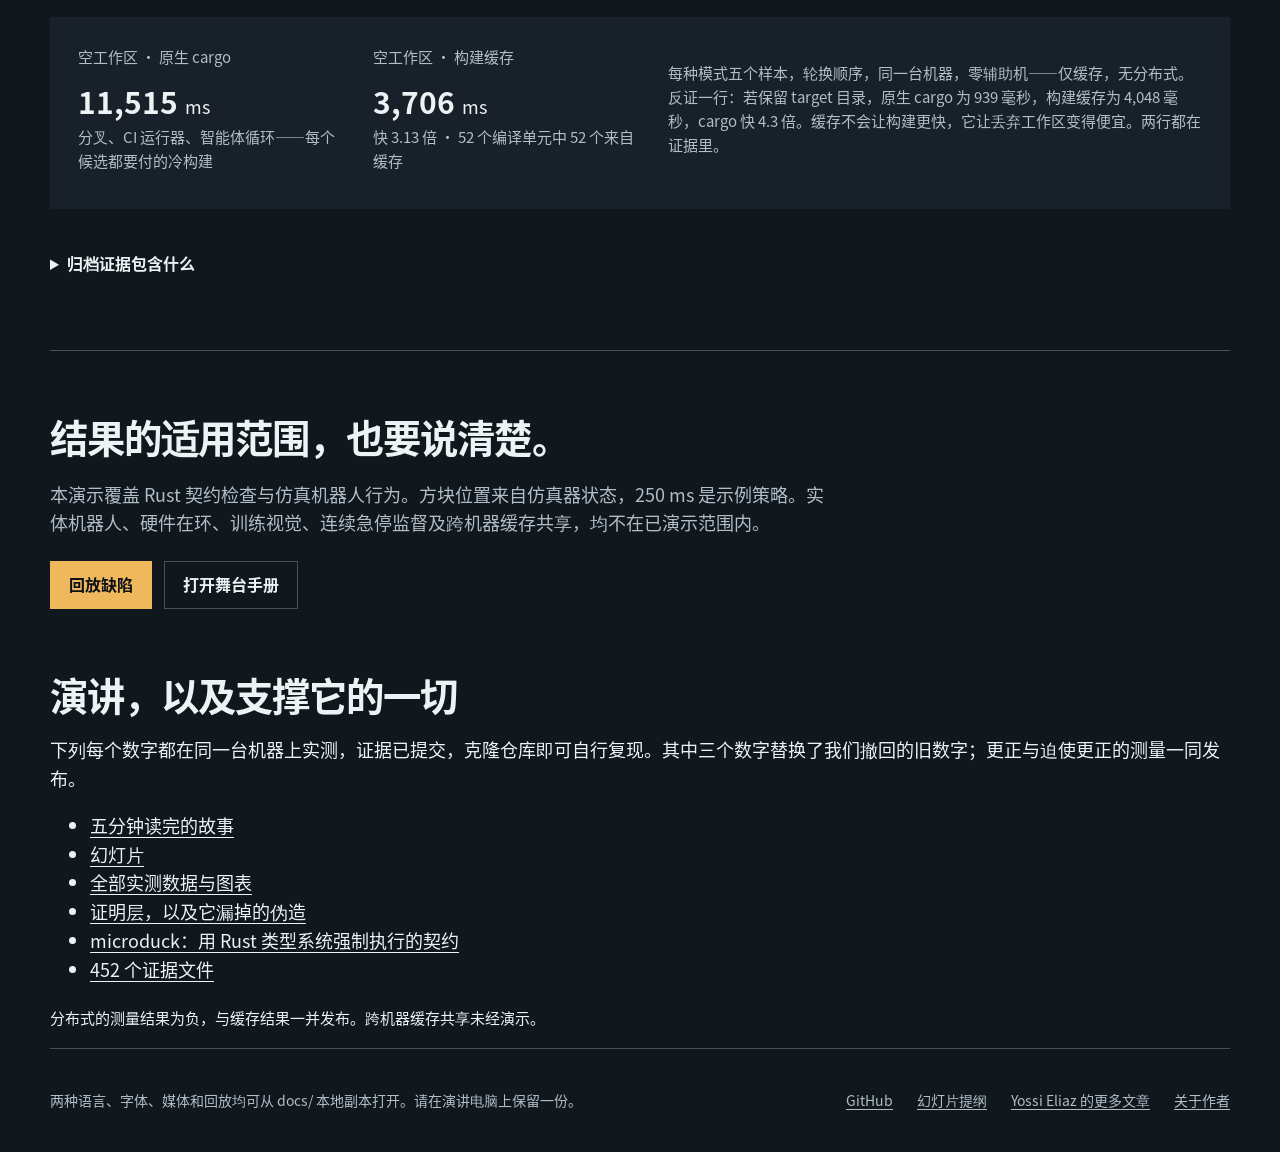
==== commit 6e73ea2e: "Fix site units, contradictions, authorship and share metadata - Show the headline build numbers in m" ====
--- a/docs/index.html
+++ b/docs/index.html
@@ -5,19 +5,24 @@
   <meta charset="utf-8">
   <meta name="viewport" content="width=device-width, initial-scale=1">
   <base href="./">
-  <title>百万次编译，一小时机器人 | Rust China Conf</title>
+  <title>百万次编译，一小时机器人 — Yossi Eliaz</title>
   <meta name="description" content="机器人举起了方块，却违反了观测时效约束。查看 Rust 修复、Incredibuild 重建流程，以及记录下来的仿真证据。">
   <meta name="theme-color" content="#10171d">
   <link rel="canonical" href="https://zozo123.github.io/rust-china-conf/">
   <link rel="alternate" hreflang="zh-CN" href="https://zozo123.github.io/rust-china-conf/">
   <link rel="alternate" hreflang="en" href="https://zozo123.github.io/rust-china-conf/en/">
   <link rel="alternate" hreflang="x-default" href="https://zozo123.github.io/rust-china-conf/">
-  <meta property="og:title" content="百万次编译，一小时机器人 | Rust China Conf">
+  <meta property="og:title" content="百万次编译，一小时机器人 — Yossi Eliaz">
   <meta property="og:description" content="机器人举起了方块，却违反了观测时效约束。查看 Rust 修复、Incredibuild 重建流程，以及记录下来的仿真证据。">
   <meta property="og:url" content="https://zozo123.github.io/rust-china-conf/">
-  <meta property="og:image" content="https://zozo123.github.io/rust-china-conf/assets/robot-stale_600ms-poster.png">
-  <meta property="og:image:alt" content="Panda 机械臂接近、抓取并举起方块的仿真录像。">
-  <meta property="og:type" content="website">
+  <meta name="author" content="Yossi Eliaz">
+  <meta property="og:image" content="https://zozo123.github.io/rust-china-conf/assets/og-card.png">
+  <meta property="og:image:width" content="1200">
+  <meta property="og:image:height" content="630">
+  <meta property="og:image:alt" content="分享卡片：百万次编译，一小时机器人。Yossi Eliaz，Rust 与仿真演示，配有 Panda 机械臂与方块的仿真画面。">
+  <meta property="og:type" content="article">
+  <meta name="twitter:card" content="summary_large_image">
+  <script type="application/ld+json">{"@context": "https://schema.org", "@type": "TechArticle", "headline": "百万次编译，一小时机器人", "description": "机器人举起了方块，却违反了观测时效约束。查看 Rust 修复、Incredibuild 重建流程，以及记录下来的仿真证据。", "inLanguage": "zh-CN", "url": "https://zozo123.github.io/rust-china-conf/", "image": "https://zozo123.github.io/rust-china-conf/assets/og-card.png", "datePublished": "2026-09-23", "dateModified": "2026-09-24", "author": {"@type": "Person", "name": "Yossi Eliaz", "url": "https://yossieliaz.netlify.app/", "sameAs": ["https://github.com/zozo123", "https://www.linkedin.com/in/yossi-eliaz/"]}, "isBasedOn": {"@type": "SoftwareSourceCode", "codeRepository": "https://github.com/zozo123/rust-china-conf", "url": "https://github.com/zozo123/rust-china-conf"}}</script>
   <link rel="stylesheet" href="assets/fonts/fonts.css">
   <link rel="stylesheet" href="assets/site.css">
 </head>
@@ -25,7 +30,7 @@
   <a class="skip" href="index.html#main">跳到正文</a>
   <header class="shell">
     <nav class="nav" aria-label="主导航">
-      <a class="brand" href="index.html">Rust China Conf</a>
+      <a class="brand" href="index.html">Rust China Conf 演讲 · Yossi Eliaz</a>
       <a href="index.html#stack">技术架构</a>
       <a href="index.html#evidence">运行证据</a>
       <a class="nav-replay" href="demo/index.html?lang=zh&amp;play=seeded">回放</a>
@@ -40,21 +45,22 @@
       <div>
         <p class="conference-title">百万次编译，一小时机器人</p>
         <h1>机器人成功了，契约却失败了。</h1>
+        <p class="byline">作者：<a href="https://zozo123.github.io/">Yossi Eliaz</a> · 2026 年 9 月</p>
         <p class="lead">四段运动使用的观测都已过期 600 ms。修复 Rust 决策门，在全新工作区重建，再检查机器人实际执行了什么。</p>
         <div class="actions">
           <a class="button primary" href="demo/index.html?lang=zh&amp;play=seeded">回放缺陷</a>
-          <a class="button" href="talk/talk-25min.md">阅读讲稿</a>
+          <a class="button" href="https://github.com/zozo123/rust-china-conf/blob/main/docs/talk/talk-25min.md">阅读讲稿</a>
         </div>
         <p class="scope-line">软件在环演示。提供运行记录与源码，不涉及实体机器人。</p>
       </div>
       <figure class="film">
-        <div class="film-bar"><span>robosuite / MuJoCo</span><span>新鲜观测 · 录制画面</span></div>
+        <div class="film-bar"><span>robosuite / MuJoCo</span><span>植入缺陷的构建 · 600 ms 前的观测 · 录制画面</span></div>
         <video width="512" height="384" controls muted playsinline preload="none"
                poster="assets/robot-stale_600ms-poster.png" aria-label="Panda 机械臂接近、抓取并举起方块的仿真录像。" aria-describedby="video-description">
           <source src="assets/robot-stale_600ms.mp4" type="video/mp4">
           <img src="assets/robot-stale_600ms-poster.png" width="512" height="384" alt="Panda 机械臂接近、抓取并举起方块的仿真录像。">
         </video>
-        <figcaption id="video-description">点击播放真实仿真画面。每段运动先经 Rust 授权。这段新鲜观测录像用于说明任务；陈旧观测导致的缺陷可在下方回放。</figcaption>
+        <figcaption id="video-description">植入缺陷构建的仿真录像。机械臂依据 600 ms 前的观测举起方块，违反了 250 ms 观测时效契约。</figcaption>
       </figure>
     </section>
 
@@ -88,7 +94,7 @@
       <div class="section-head"><h2 id="stack-title">工作区可丢弃，编译成果可复用。</h2><p>每个候选改动都要重新验证。架构将临时工作区、编译服务和保留的证据分开管理。</p></div>
       <dl class="stack">
         <div><dt>运行器工作区</dt><dd>候选改动使用全新的 Git 检出和 Cargo 输出目录。导出补丁与证据后删除工作区，Linux 主机继续运行。</dd></div>
-        <div><dt>Incredibuild</dt><dd>Cargo 通过 ib_console 与 rustc 配置构建。新的 Rust 证明命令读取 Build History 的远程任务计数与缓存统计；遥测不完整就失败，并且每种模式至少五次后才计算比率。仍需完成一次真实证明运行。</dd></div>
+        <div><dt>Incredibuild</dt><dd>Cargo 通过 ib_console 与 rustc 配置构建。新的 Rust 证明命令读取 Build History 的远程任务计数与缓存统计；遥测不完整就失败，并且每种模式至少五次后才计算比率。</dd></div>
         <div><dt>Rust + robosuite</dt><dd>策略、锁步会话、协议身份、超时、证据、校验入口、IB 遥测解析和基准门都由 Rust 负责。Python 只保留为 robosuite / MuJoCo 仿真适配器与脚本运动来源。</dd></div>
         <div><dt>独立检查</dt><dd>契约测试与仿真检查重新执行。校验器检查必需场景、按顺序记录的提案／决策／结果，以及导出文件的摘要。智能体自己的报告不能替代检查结论。</dd></div>
       </dl>
@@ -126,7 +132,7 @@
         <div><dt>科研迭代</dt><dd>每次实验都使用全新工作区、记录下来的基线修订和导出的证据。无法从该基线重建的结果只是截图，不是结论。</dd></div>
         <div><dt>智能体 AI 研究</dt><dd>智能体可以提出补丁，但白名单限定它能改动的范围，最终结论由受保护的校验器给出。智能体自述的成功不算结果。</dd></div>
         <div><dt>面向物理 AI</dt><dd>仿真阶段发现策略违规的代价最低。本次运行展示了“成功举起却违反时效契约”的回合——这正是你不希望在真实硬件上第一次遇到的失败类型。</dd></div>
-        <div><dt>编译吞吐</dt><dd>Incredibuild 已接入该闭环，用于测量分布式执行与缓存复用的受控实验也已用 Rust 实现。在该实验产出收据之前，加速幅度仍未测量。</dd></div>
+        <div><dt>编译吞吐</dt><dd>2026-09-24 运行了一次受控缓存基准（同一台机器，每种模式 n=5）。从空工作区开始，构建缓存用时 3,706 ms，原生 cargo 为 11,515 ms（快 3.13 倍）。保留 target 目录时，原生 cargo 更快（939 ms 对 4,048 ms）。使用 --force-remote 的分布式运行更慢；该结果连同其注意事项一并发布。</dd></div>
       </dl>
     </section>
 
@@ -146,33 +152,33 @@
       </div>
       <p class="note">其他场景：仿真停止 → emergency_stop；桥接停顿 → timeout。合计：10 次举起、5 次陈旧拒绝、1 次停止、1 次超时。</p>
       <div class="measurements">
-        <div><p>空工作区 · 原生 cargo</p><strong>11,515 <small>s</small></strong><p class="warn">分叉、CI 运行器、智能体循环——每个候选都要付的冷构建</p></div>
-        <div><p>空工作区 · 构建缓存</p><strong>3,706 <small>s</small></strong><p class="warn">快 3.13 倍 · 52 个编译单元中 52 个来自缓存</p></div>
+        <div><p>空工作区 · 原生 cargo</p><strong>11,515 <small>ms</small></strong><p class="warn">分叉、CI 运行器、智能体循环——每个候选都要付的冷构建</p></div>
+        <div><p>空工作区 · 构建缓存</p><strong>3,706 <small>ms</small></strong><p class="warn">快 3.13 倍 · 52 个编译单元中 52 个来自缓存</p></div>
         <p>每种模式五个样本，轮换顺序，同一台机器，零辅助机——仅缓存，无分布式。反证一行：若保留 target 目录，原生 cargo 为 939 毫秒，构建缓存为 4,048 毫秒，cargo 快 4.3 倍。缓存不会让构建更快，它让丢弃工作区变得便宜。两行都在证据里。</p>
       </div>
-      <details><summary>归档证据包含什么</summary><p>历史运行报告的 10/10 Rust 门测试至今仍然成立；其 88 中 88 的校验计数已不成立——当前受保护校验器报告 17 个场景。归档的 21.426 秒 / 21.948 秒从来不是缓存基准，也不作为基准呈现。</p><p><a href="examples/README.md">阅读证据说明</a> · <a href="https://github.com/zozo123/rust-china-conf/tree/main/docs/examples">查看原始记录</a></p></details>
+      <details><summary>归档证据包含什么</summary><p>历史运行报告的 10/10 Rust 门测试至今仍然成立；其 88 中 88 的校验计数已不成立——当前受保护校验器报告 17 个场景。归档的 21.426 秒 / 21.948 秒从来不是缓存基准，也不作为基准呈现。</p><p><a href="https://github.com/zozo123/rust-china-conf/blob/main/docs/examples/README.md">阅读证据说明</a> · <a href="https://github.com/zozo123/rust-china-conf/tree/main/docs/examples">查看原始记录</a></p></details>
     </section>
 
     <section class="shell section scope" aria-labelledby="scope-title">
       <h2 id="scope-title">结果的适用范围，也要说清楚。</h2>
-      <p>本演示覆盖 Rust 契约检查与仿真机器人行为。方块位置来自仿真器状态，250 ms 是示例策略。实体机器人、硬件在环、训练视觉、连续急停监督及已测得的性能收益，均不在已演示范围内。</p>
-      <div class="actions"><a class="button primary" href="demo/index.html?lang=zh&amp;play=seeded">回放缺陷</a><a class="button" href="talk/runbook-6min.md">打开舞台手册</a></div>
+      <p>本演示覆盖 Rust 契约检查与仿真机器人行为。方块位置来自仿真器状态，250 ms 是示例策略。实体机器人、硬件在环、训练视觉、连续急停监督及跨机器缓存共享，均不在已演示范围内。</p>
+      <div class="actions"><a class="button primary" href="demo/index.html?lang=zh&amp;play=seeded">回放缺陷</a><a class="button" href="https://github.com/zozo123/rust-china-conf/blob/main/docs/talk/runbook-6min.md">打开舞台手册</a></div>
     </section>
     <section class="shell">
       <h2>演讲，以及支撑它的一切</h2>
       <p>下列每个数字都在同一台机器上实测，证据已提交，克隆仓库即可自行复现。其中三个数字替换了我们撤回的旧数字；更正与迫使更正的测量一同发布。</p>
       <ul>
         <li><a href="story/">五分钟读完的故事</a></li>
-        <li><a href="talk/slides.md">幻灯片</a></li>
+        <li><a href="https://github.com/zozo123/rust-china-conf/blob/main/docs/talk/slides.md">幻灯片</a></li>
         <li><a href="results/">全部实测数据与图表</a></li>
-        <li><a href="results/proof-layer.md">证明层，以及它漏掉的伪造</a></li>
+        <li><a href="https://github.com/zozo123/rust-china-conf/blob/main/docs/results/proof-layer.md">证明层，以及它漏掉的伪造</a></li>
         <li><a href="results/#microduck">microduck：用 Rust 类型系统强制执行的契约</a></li>
         <li><a href="https://github.com/zozo123/rust-china-conf/tree/main/evidence">452 个证据文件</a></li>
       </ul>
       <p><small>分布式的测量结果为负，与缓存结果一并发布。跨机器缓存共享未经演示。</small></p>
     </section>
   </main>
-  <footer class="shell"><p>两种语言、字体、媒体和回放均可从 docs/ 本地副本打开。请在演讲电脑上保留一份。</p><a href="https://github.com/zozo123/rust-china-conf">GitHub</a><a href="talk/slides.md">幻灯片提纲</a></footer>
+  <footer class="shell"><p>两种语言、字体、媒体和回放均可从 docs/ 本地副本打开。请在演讲电脑上保留一份。</p><a href="https://github.com/zozo123/rust-china-conf">GitHub</a><a href="https://github.com/zozo123/rust-china-conf/blob/main/docs/talk/slides.md">幻灯片提纲</a><a href="https://zozo123.github.io/">Yossi Eliaz 的更多文章</a><a href="https://yossieliaz.netlify.app/">关于作者</a></footer>
   <script>
     // Compatibility for existing shared ?lang= links. Both editions also work without JS.
     (function () {
--- a/docs/assets/site.css
+++ b/docs/assets/site.css
@@ -1,5 +1,5 @@
 :root{color-scheme:dark;--bg:#10171d;--surface:#182129;--well:#0b1116;--line:#435361;--text:#edf2f4;--muted:#b1bec8;--amber:#f0b85d;--green:#83d6a0;--red:#ff9487}
-*{box-sizing:border-box}html{scroll-behavior:smooth}body{margin:0;background:var(--bg);color:var(--text);font:18px/1.6 "Noto Sans SC","PingFang SC","Microsoft YaHei",system-ui,sans-serif;-webkit-font-smoothing:antialiased}html[lang=en] body{font-family:system-ui,sans-serif}a{color:inherit;text-underline-offset:.22em;text-decoration-thickness:1px}a:hover{color:var(--amber)}a,button,summary{touch-action:manipulation}a:focus-visible,summary:focus-visible,[tabindex]:focus-visible,video:focus-visible{outline:3px solid var(--amber);outline-offset:5px}.shell{width:min(1180px,calc(100% - 64px));margin-inline:auto}.skip{position:absolute;top:12px;left:12px;transform:translateY(-180%);padding:10px 16px;background:var(--amber);color:var(--well);z-index:10}.skip:focus{transform:none}.nav{display:flex;align-items:center;gap:25px;min-height:76px;border-bottom:1px solid var(--line);font-size:15px}.brand{font-size:18px;font-weight:700;margin-right:auto;text-decoration:none}.language{display:flex;gap:4px}.language a{padding:10px 8px;color:var(--muted);text-decoration:none}.language [aria-current]{color:var(--text);box-shadow:inset 0 -2px var(--amber)}.hero{display:grid;grid-template-columns:1.05fr 1fr;gap:48px;align-items:center;padding-block:62px 68px}.hero>*{min-width:0}.conference-title{font-size:17px;color:var(--amber);margin:0 0 18px}h1{font-size:clamp(40px,4.6vw,62px);line-height:1.1;letter-spacing:-.035em;margin:0;text-wrap:balance}html[lang=zh-CN] h1{line-height:1.3;letter-spacing:0}.lead{font-size:21px;line-height:1.6;color:var(--muted);margin:24px 0;max-width:48ch}.actions{display:flex;gap:12px;flex-wrap:wrap;margin-top:24px}.button{display:inline-flex;align-items:center;justify-content:center;min-height:48px;padding:10px 18px;border:1px solid var(--line);font-weight:600;text-decoration:none;font-size:16px}.button:hover{border-color:var(--amber)}.primary{background:var(--amber);border-color:var(--amber);color:var(--well)}.primary:hover{background:#ffcb7f;color:var(--well)}.scope-line{color:var(--muted);font-size:14px;max-width:60ch;margin-top:18px}.film{margin:0;border:1px solid var(--line);background:var(--well)}.film-bar{display:flex;justify-content:space-between;gap:12px;flex-wrap:wrap;padding:12px 16px;color:var(--muted);font-size:13px}.film video,.film img{display:block;width:100%;height:auto;aspect-ratio:4/3}.film figcaption{padding:15px 18px;font-size:14px;color:var(--muted);border-top:1px solid var(--line)}.section{padding-block:62px;border-top:1px solid var(--line);scroll-margin-top:20px}.section-head{display:grid;grid-template-columns:1fr 1.2fr;gap:64px;margin-bottom:30px;align-items:start}h2{font-size:clamp(28px,3vw,40px);line-height:1.2;letter-spacing:-.025em;margin:0;text-wrap:balance}h3{font-size:21px;line-height:1.4;margin:0 0 14px}.section-head p{margin:0;color:var(--muted);max-width:64ch}.comparison{display:grid;grid-template-columns:1fr 1fr;border:1px solid var(--line);background:var(--well)}.comparison article{padding:28px;min-width:0}.comparison article+article{border-left:1px solid var(--line)}.comparison p{color:var(--muted);font-size:16px;max-width:55ch}.comparison a{font-size:16px}.verdicts{display:flex;gap:30px;margin:18px 0}.verdicts dt{font-size:14px;color:var(--muted)}.verdicts dd{margin:4px 0;font-weight:700;font-size:21px}.good{color:var(--green)}.bad{color:var(--red)}.warn{color:var(--amber)}pre,code{font-family:"IBM Plex Mono",ui-monospace,monospace;font-variant-numeric:tabular-nums}pre{font-size:14px;line-height:1.8;white-space:pre-wrap;overflow-wrap:anywhere;margin:20px 0 24px}.payoff{font-size:19px;max-width:85ch}.note{color:var(--muted);font-size:14px;max-width:90ch}.stack{margin:0}.stack>div{display:grid;grid-template-columns:1fr 2fr;gap:32px;padding:23px 0;border-top:1px solid var(--line)}.stack dt{font-weight:650}.stack dd{margin:0;color:var(--muted);max-width:70ch}.provider{padding:20px 24px;background:var(--surface);font-size:16px;line-height:1.7}.steps{display:grid;grid-template-columns:repeat(4,1fr);gap:28px;padding-left:24px}.steps li{padding-left:4px}.steps li::marker{color:var(--amber);font-weight:700}.steps p{color:var(--muted);font-size:16px;margin:0}.steps h3{font-size:18px}.run-label{font-size:14px;color:var(--muted)}.run-label code{overflow-wrap:anywhere}.table-scroll{overflow-x:auto;max-width:100%;border:1px solid var(--line)}table{width:100%;min-width:510px;border-collapse:collapse;font-size:16px;font-variant-numeric:tabular-nums;background:var(--well)}caption{text-align:left;padding:14px 18px;color:var(--muted);font-size:14px}th,td{text-align:left;padding:16px 20px;border-top:1px solid var(--line)}th{font-weight:500;color:var(--muted)}td small{display:block;font-size:13px;color:var(--muted);margin-top:4px}.measurements{display:grid;grid-template-columns:1fr 1fr 2fr;gap:28px;align-items:center;margin:30px 0;padding:28px;background:var(--surface)}.measurements p{font-size:15px;color:var(--muted);margin:0 0 8px}.measurements strong{font-size:30px;font-variant-numeric:tabular-nums;white-space:nowrap}.measurements strong small{font-size:18px;font-weight:400}details{margin:24px 0 0;font-size:16px}summary{cursor:pointer;padding:12px 0;font-weight:600}details p{max-width:85ch;color:var(--muted)}.scope p{max-width:78ch;color:var(--muted);margin:20px 0}footer{display:flex;align-items:center;gap:24px;border-top:1px solid var(--line);padding-block:26px;font-size:14px;color:var(--muted)}footer p{margin-right:auto;max-width:76ch}footer a{flex-shrink:0}
+*{box-sizing:border-box}html{scroll-behavior:smooth}body{margin:0;background:var(--bg);color:var(--text);font:18px/1.6 "Noto Sans SC","PingFang SC","Microsoft YaHei",system-ui,sans-serif;-webkit-font-smoothing:antialiased}html[lang=en] body{font-family:system-ui,sans-serif}a{color:inherit;text-underline-offset:.22em;text-decoration-thickness:1px}a:hover{color:var(--amber)}a,button,summary{touch-action:manipulation}a:focus-visible,summary:focus-visible,[tabindex]:focus-visible,video:focus-visible{outline:3px solid var(--amber);outline-offset:5px}.shell{width:min(1180px,calc(100% - 64px));margin-inline:auto}.skip{position:absolute;top:12px;left:12px;transform:translateY(-180%);padding:10px 16px;background:var(--amber);color:var(--well);z-index:10}.skip:focus{transform:none}.nav{display:flex;align-items:center;gap:25px;min-height:76px;border-bottom:1px solid var(--line);font-size:15px}.brand{font-size:18px;font-weight:700;margin-right:auto;text-decoration:none}.language{display:flex;gap:4px}.language a{padding:10px 8px;color:var(--muted);text-decoration:none}.language [aria-current]{color:var(--text);box-shadow:inset 0 -2px var(--amber)}.hero{display:grid;grid-template-columns:1.05fr 1fr;gap:48px;align-items:center;padding-block:62px 68px}.hero>*{min-width:0}.conference-title{font-size:17px;color:var(--amber);margin:0 0 18px}.byline{font-size:16px;color:var(--muted);margin:18px 0 0}.byline a{color:var(--text)}h1{font-size:clamp(40px,4.6vw,62px);line-height:1.1;letter-spacing:-.035em;margin:0;text-wrap:balance}html[lang=zh-CN] h1{line-height:1.3;letter-spacing:0}.lead{font-size:21px;line-height:1.6;color:var(--muted);margin:24px 0;max-width:48ch}.actions{display:flex;gap:12px;flex-wrap:wrap;margin-top:24px}.button{display:inline-flex;align-items:center;justify-content:center;min-height:48px;padding:10px 18px;border:1px solid var(--line);font-weight:600;text-decoration:none;font-size:16px}.button:hover{border-color:var(--amber)}.primary{background:var(--amber);border-color:var(--amber);color:var(--well)}.primary:hover{background:#ffcb7f;color:var(--well)}.scope-line{color:var(--muted);font-size:14px;max-width:60ch;margin-top:18px}.film{margin:0;border:1px solid var(--line);background:var(--well)}.film-bar{display:flex;justify-content:space-between;gap:12px;flex-wrap:wrap;padding:12px 16px;color:var(--muted);font-size:13px}.film video,.film img{display:block;width:100%;height:auto;aspect-ratio:4/3}.film figcaption{padding:15px 18px;font-size:14px;color:var(--muted);border-top:1px solid var(--line)}.section{padding-block:62px;border-top:1px solid var(--line);scroll-margin-top:20px}.section-head{display:grid;grid-template-columns:1fr 1.2fr;gap:64px;margin-bottom:30px;align-items:start}h2{font-size:clamp(28px,3vw,40px);line-height:1.2;letter-spacing:-.025em;margin:0;text-wrap:balance}h3{font-size:21px;line-height:1.4;margin:0 0 14px}.section-head p{margin:0;color:var(--muted);max-width:64ch}.comparison{display:grid;grid-template-columns:1fr 1fr;border:1px solid var(--line);background:var(--well)}.comparison article{padding:28px;min-width:0}.comparison article+article{border-left:1px solid var(--line)}.comparison p{color:var(--muted);font-size:16px;max-width:55ch}.comparison a{font-size:16px}.verdicts{display:flex;gap:30px;margin:18px 0}.verdicts dt{font-size:14px;color:var(--muted)}.verdicts dd{margin:4px 0;font-weight:700;font-size:21px}.good{color:var(--green)}.bad{color:var(--red)}.warn{color:var(--amber)}pre,code{font-family:"IBM Plex Mono",ui-monospace,monospace;font-variant-numeric:tabular-nums}pre{font-size:14px;line-height:1.8;white-space:pre-wrap;overflow-wrap:anywhere;margin:20px 0 24px}.payoff{font-size:19px;max-width:85ch}.note{color:var(--muted);font-size:14px;max-width:90ch}.stack{margin:0}.stack>div{display:grid;grid-template-columns:1fr 2fr;gap:32px;padding:23px 0;border-top:1px solid var(--line)}.stack dt{font-weight:650}.stack dd{margin:0;color:var(--muted);max-width:70ch}.provider{padding:20px 24px;background:var(--surface);font-size:16px;line-height:1.7}.steps{display:grid;grid-template-columns:repeat(4,1fr);gap:28px;padding-left:24px}.steps li{padding-left:4px}.steps li::marker{color:var(--amber);font-weight:700}.steps p{color:var(--muted);font-size:16px;margin:0}.steps h3{font-size:18px}.run-label{font-size:14px;color:var(--muted)}.run-label code{overflow-wrap:anywhere}.table-scroll{overflow-x:auto;max-width:100%;border:1px solid var(--line)}table{width:100%;min-width:510px;border-collapse:collapse;font-size:16px;font-variant-numeric:tabular-nums;background:var(--well)}caption{text-align:left;padding:14px 18px;color:var(--muted);font-size:14px}th,td{text-align:left;padding:16px 20px;border-top:1px solid var(--line)}th{font-weight:500;color:var(--muted)}td small{display:block;font-size:13px;color:var(--muted);margin-top:4px}.measurements{display:grid;grid-template-columns:1fr 1fr 2fr;gap:28px;align-items:center;margin:30px 0;padding:28px;background:var(--surface)}.measurements p{font-size:15px;color:var(--muted);margin:0 0 8px}.measurements strong{font-size:30px;font-variant-numeric:tabular-nums;white-space:nowrap}.measurements strong small{font-size:18px;font-weight:400}details{margin:24px 0 0;font-size:16px}summary{cursor:pointer;padding:12px 0;font-weight:600}details p{max-width:85ch;color:var(--muted)}.scope p{max-width:78ch;color:var(--muted);margin:20px 0}footer{display:flex;align-items:center;gap:24px;border-top:1px solid var(--line);padding-block:26px;font-size:14px;color:var(--muted)}footer p{margin-right:auto;max-width:76ch}footer a{flex-shrink:0}
 @media(max-width:900px){.nav{gap:14px}.nav>a:not(.brand):not(.nav-replay){display:none}.hero{gap:28px}.section-head{gap:28px}.steps{grid-template-columns:repeat(2,1fr)}.measurements{grid-template-columns:1fr 1fr}.measurements>p{grid-column:1/-1}}
 @media(max-width:700px){.shell{width:calc(100% - 36px)}.nav{flex-wrap:wrap;gap:4px 14px;padding-block:12px}.nav-replay{font-size:14px}.language{margin-left:auto}.brand{font-size:16px}.hero{grid-template-columns:1fr;padding-block:36px 42px;gap:30px}h1{font-size:42px}.lead{font-size:19px}.section{padding-block:40px}.section-head{grid-template-columns:1fr;gap:18px}.comparison{grid-template-columns:1fr}.comparison article{padding:22px}.comparison article+article{border-left:0;border-top:1px solid var(--line)}.stack>div{grid-template-columns:1fr;gap:8px}.verdicts{gap:24px}.measurements{padding:22px;gap:20px}.measurements strong{font-size:27px}footer{flex-wrap:wrap;gap:16px}footer p{flex-basis:100%;margin:0}.film-bar{font-size:12px}}
 @media(max-width:380px){.nav-replay{display:none}.steps{grid-template-columns:1fr}.button{font-size:15px}.verdicts{gap:16px}}
